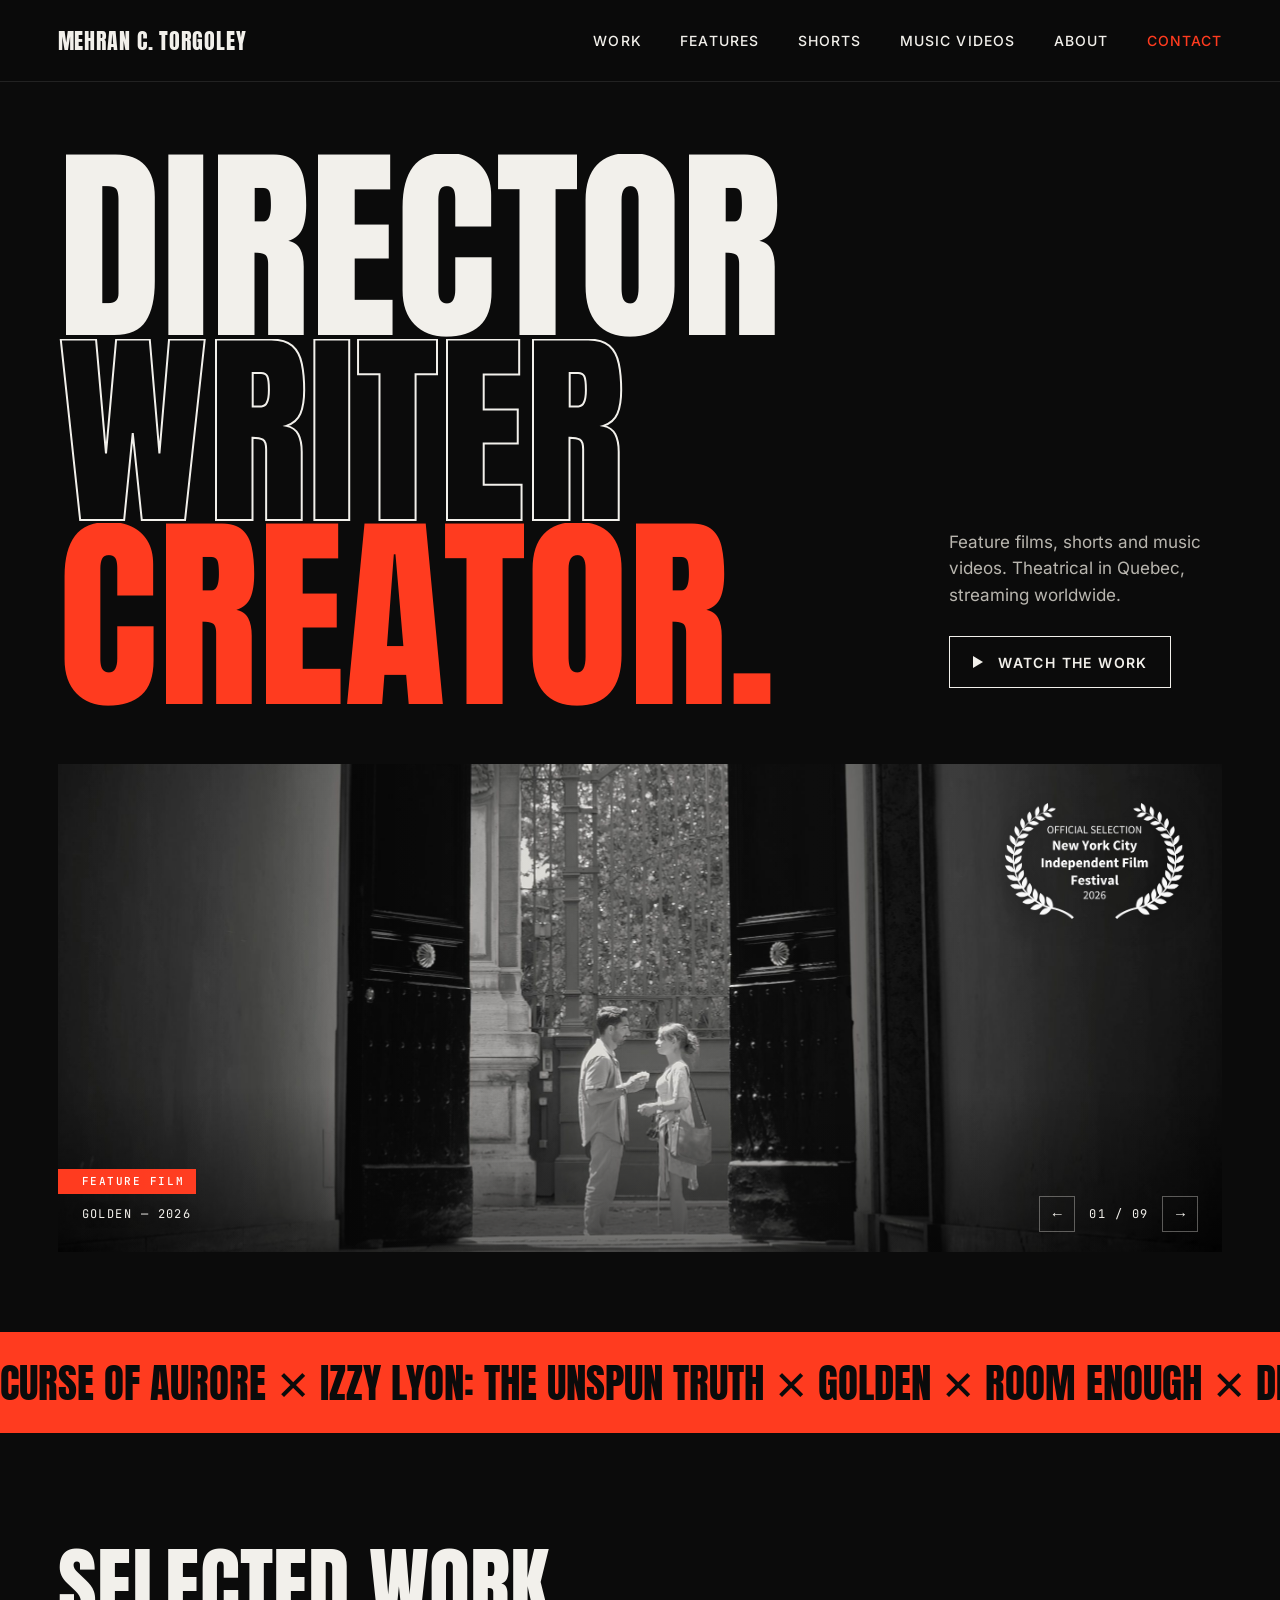
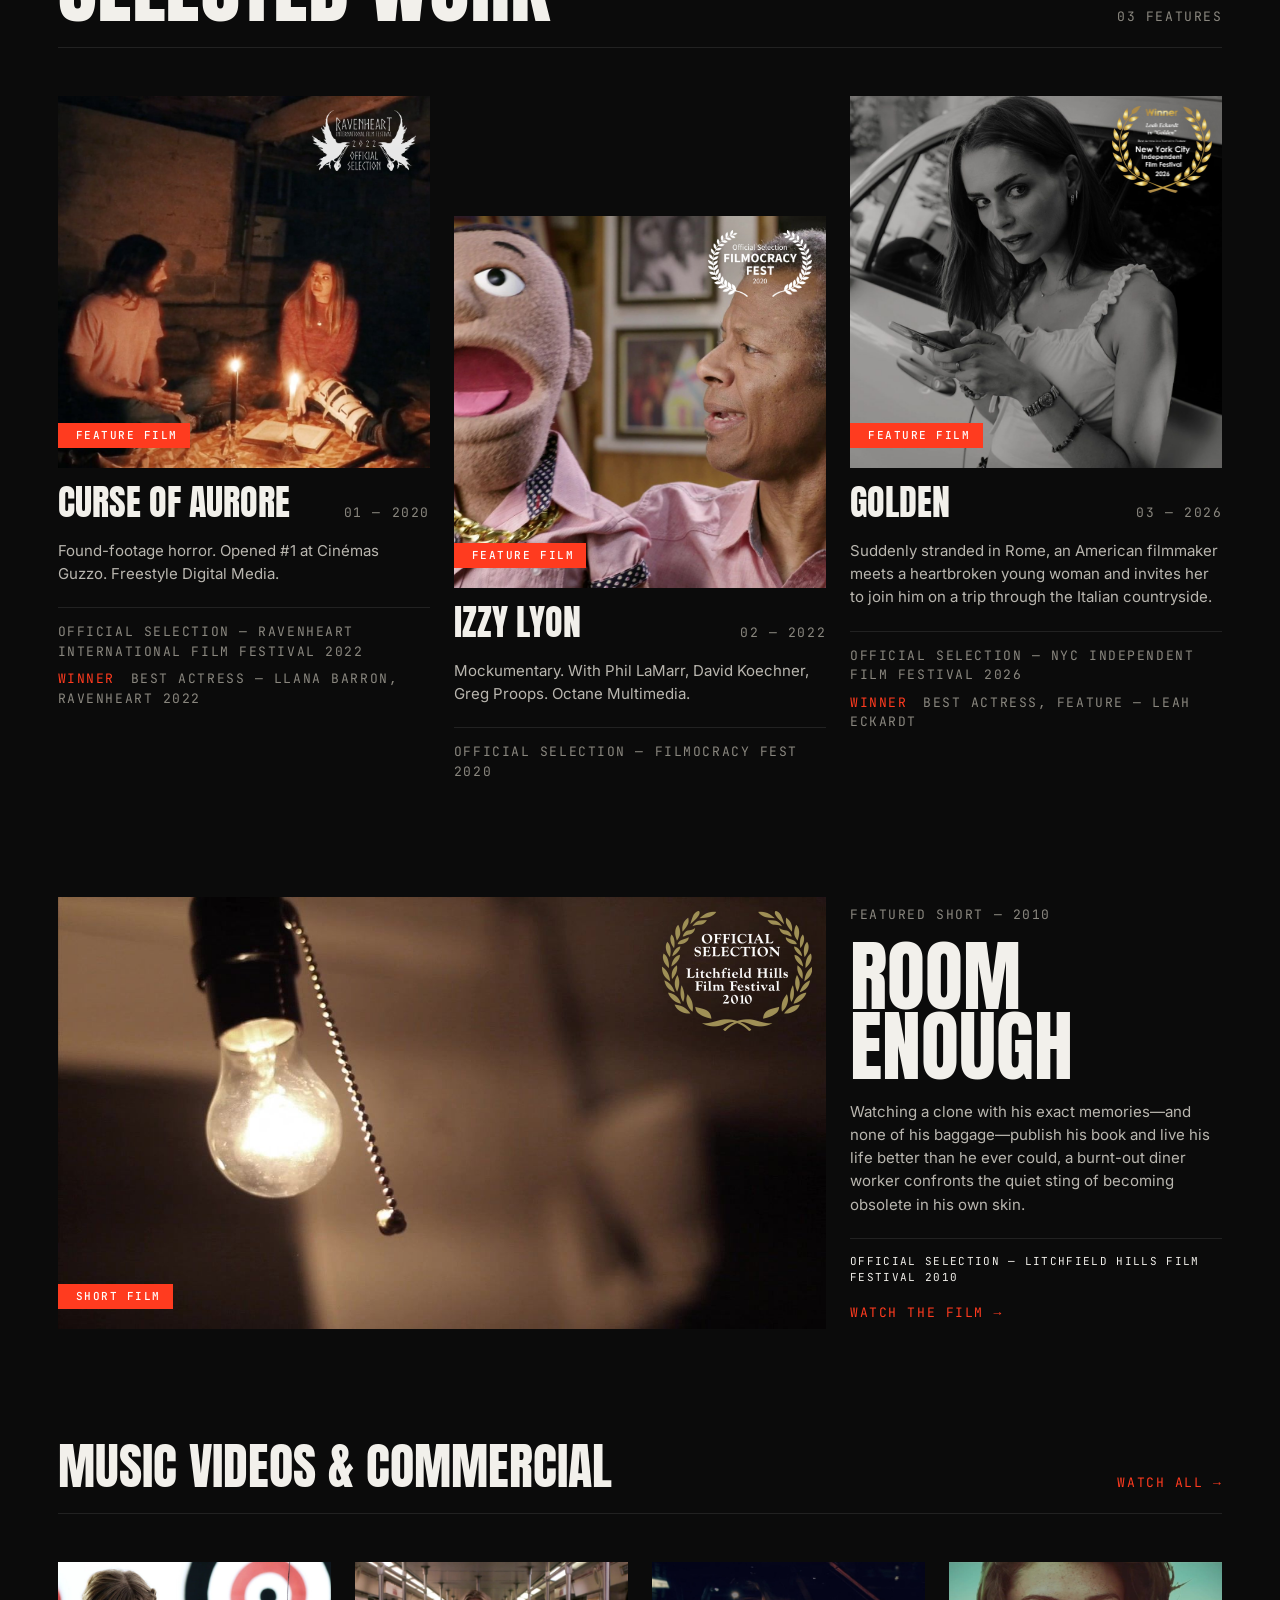
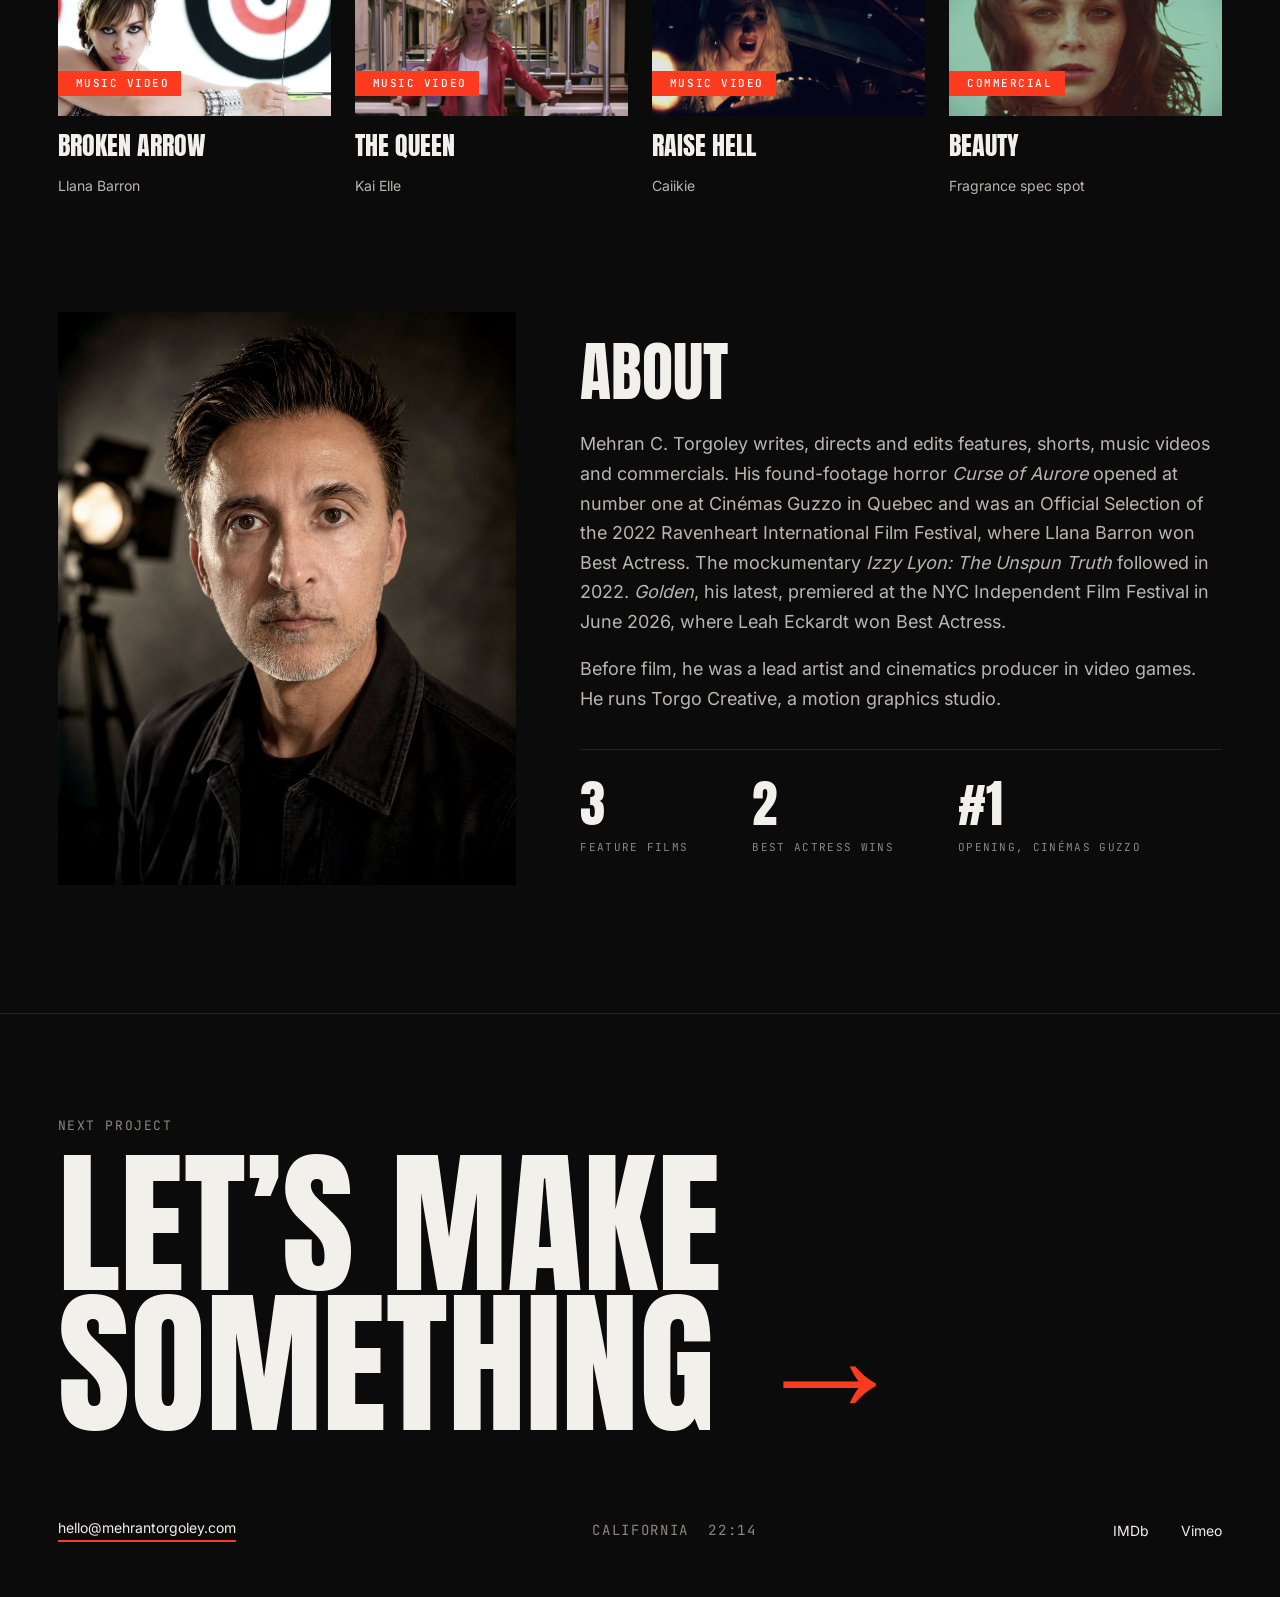
==== index.html @ 2eb5c349 "About: option A layout (photo + text split) with stats row Co-Authored-By: Claude Opus 5.5 <noreply@" ====
<!doctype html>
<html lang="en">
<head>
<meta charset="utf-8">
<meta name="viewport" content="width=device-width, initial-scale=1">
<title>Mehran C. Torgoley — Director, Writer, Creator</title>
<meta name="description" content="Mehran C. Torgoley is a director, writer and editor of feature films, shorts, music videos and commercials. Curse of Aurore, Izzy Lyon: The Unspun Truth, Golden.">
<link rel="canonical" href="https://mehrantorgoley.com/">
<meta property="og:type" content="website">
<meta property="og:title" content="Mehran C. Torgoley — Director, Writer, Creator">
<meta property="og:description" content="Feature films, shorts, music videos and commercials.">
<meta property="og:url" content="https://mehrantorgoley.com/">
<meta property="og:image" content="https://mehrantorgoley.com/assets/img/golden-doorway-og.jpg">
<meta name="twitter:card" content="summary_large_image">
<meta name="theme-color" content="#0B0B0B">
<link rel="icon" href="/favicon.svg" type="image/svg+xml">
<link rel="preload" href="/assets/fonts/anton-latin-400-normal.woff2" as="font" type="font/woff2" crossorigin>
<link rel="stylesheet" href="/assets/css/site.css">
<script type="application/ld+json">{"@context":"https://schema.org","@type":"Person","name":"Mehran C. Torgoley","jobTitle":"Film director, writer, editor","url":"https://mehrantorgoley.com/","sameAs":["https://www.imdb.com/name/nm1977604/","https://vimeo.com/numbir9"]}</script>
</head>
<body>
<a class="skip" href="#main">Skip to content</a>

<header class="site-header">
  <a class="brand" href="/">MEHRAN C. TORGOLEY</a>
  <button class="menu-btn" aria-label="Menu" aria-expanded="false" aria-controls="nav"><span></span><span></span></button>
  <nav class="nav" id="nav">
    <a href="#work">Work</a><a href="/features/">Features</a><a href="/shorts/">Shorts</a><a href="/music-videos/">Music videos</a><a href="#about">About</a><a href="/contact/" class="hot">Contact</a>
  </nav>
</header>

<main id="main">
  <section class="hero">
    <h1 class="display">
      <span class="mask"><span>Director</span></span>
      <span class="mask"><span class="outline">Writer</span></span>
      <span class="mask"><span style="color:var(--accent)">Creator.</span></span>
    </h1>
    <div class="hero-side fade">
      <p>Feature films, shorts and music videos. Theatrical in Quebec, streaming worldwide.</p>
      <a class="btn" href="/shorts/">
        <svg width="12" height="14" viewBox="0 0 12 14" aria-hidden="true"><path d="M1 1l10 6-10 6z" fill="currentColor"/></svg>
        Watch the work
      </a>
    </div>
  </section>

  <div class="reel carousel" aria-roledescription="carousel" aria-label="Selected projects">
    <a class="slide on" href="/work/golden/" data-cap="Golden — 2026" aria-label="Golden — view project"><img src="/assets/img/golden-doorway.jpg" alt="Golden — a couple talks in sunlight, framed by tall open doors" fetchpriority="high" style="object-position:50% 80%"><img class="laurel" src="/assets/img/laurel-nyciff-2026.png" alt="Official Selection, New York City Independent Film Festival 2026" width="800" height="518"><span class="ptag">Feature Film</span></a>
    <a class="slide" href="/work/curse-of-aurore/" data-cap="Curse of Aurore — 2020" aria-label="Curse of Aurore — view project" tabindex="-1"><img src="/assets/img/curse-of-aurore.jpg" alt="Curse of Aurore — two filmmakers hold a candlelit séance in a stone cellar" loading="lazy" style="object-position:50% 60%"><img class="laurel laurel-rh" src="/assets/img/laurel-ravenheart-2022.png" alt="Official Selection, Ravenheart International Film Festival 2022" width="600" height="351"><span class="ptag">Feature Film</span></a>
    <a class="slide" href="/work/izzy-lyon/" data-cap="Izzy Lyon — 2022" aria-label="Izzy Lyon: The Unspun Truth — view project" tabindex="-1"><img src="/assets/img/izzy-lyon.jpg" alt="Izzy Lyon — Phil LaMarr and his puppet in matching pink shirts" loading="lazy" style="object-position:50% 40%"><img class="laurel" src="/assets/img/laurel-filmocracy-2020.png" alt="Official Selection, Filmocracy Fest 2020" width="600" height="389"><span class="ptag">Feature Film</span></a>
    <a class="slide" href="/work/room-enough/" data-cap="Room Enough — 2010" aria-label="Room Enough — view project" tabindex="-1"><img src="/assets/img/room-enough.jpg" alt="Room Enough — a bare bulb on a pull chain in a dark room" loading="lazy" style="object-position:30% 50%"><img class="laurel" src="/assets/img/laurel-litchfield-2010.png" alt="Official Selection, Litchfield Hills Film Festival 2010" width="600" height="480"><span class="ptag">Short Film</span></a>
    <a class="slide" href="/work/dirty-laundry/" data-cap="Dirty Laundry — 2013" aria-label="Dirty Laundry — view project" tabindex="-1"><img src="/assets/img/dirty-laundry.jpg" alt="Dirty Laundry — a woman smokes beside a dryer’s round window" loading="lazy" style="object-position:50% 50%"><span class="ptag">Short Film</span></a>
    <a class="slide" href="/work/broken-arrow/" data-cap="Broken Arrow — Llana Barron" aria-label="Broken Arrow — view project" tabindex="-1"><img src="/assets/img/broken-arrow.jpg" alt="Broken Arrow — singer drawing a bow in front of a target" loading="lazy" style="object-position:50% 40%"><span class="ptag">Music Video</span></a>
    <a class="slide" href="/work/the-queen/" data-cap="The Queen — Kai Elle" aria-label="The Queen — view project" tabindex="-1"><img src="/assets/img/the-queen.jpg" alt="The Queen — singer in a red jacket in an empty subway car" loading="lazy" style="object-position:50% 50%"><span class="ptag">Music Video</span></a>
    <a class="slide" href="/work/raise-hell/" data-cap="Raise Hell — Caiikie" aria-label="Raise Hell — view project" tabindex="-1"><img src="/assets/img/raise-hell.jpg" alt="Raise Hell — singer screaming behind the wheel at night" loading="lazy" style="object-position:50% 50%"><span class="ptag">Music Video</span></a>
    <a class="slide" href="/work/already-gone/" data-cap="Already Gone — MCKNY ft. Bizzy Bone" aria-label="Already Gone — view project" tabindex="-1"><img src="/assets/img/already-gone.jpg" alt="Already Gone — a woman outside a white building with a blue door" loading="lazy" style="object-position:50% 50%"><span class="ptag">Music Video</span></a>
    <div class="scan"></div>
    <div class="cap mono"><span class="cap-t">Golden — 2026</span><span class="cnav"><button class="cprev" type="button" aria-label="Previous project">←</button><span class="ccount">01 / 09</span><button class="cnext" type="button" aria-label="Next project">→</button></span></div>
  </div>

  <div class="marquee" aria-hidden="true">
    <div class="track">
      <span>Curse of Aurore ✕ Izzy Lyon: The Unspun Truth ✕ Golden ✕ Room Enough ✕ Dirty Laundry ✕ Committed ✕ Run ✕</span>
      <span>Curse of Aurore ✕ Izzy Lyon: The Unspun Truth ✕ Golden ✕ Room Enough ✕ Dirty Laundry ✕ Committed ✕ Run ✕</span>
    </div>
  </div>

  <section class="sec" id="work">
    <div class="sec-head">
      <h2 class="display">Selected work</h2>
      <span class="mono">03 features</span>
    </div>
    <div class="features">
      <a class="card reveal" href="/work/curse-of-aurore/">
        <div class="frame"><img src="/assets/img/curse-of-aurore.jpg" alt="Curse of Aurore — two filmmakers hold a candlelit séance in a stone cellar" loading="lazy" style="object-position:18% 50%"><img class="laurel" src="/assets/img/laurel-ravenheart-2022.png" alt="" width="600" height="351"><span class="ptag">Feature Film</span></div>
        <div class="row"><h3 class="ttl display" style="margin:0">Curse of Aurore</h3><span class="mono">01 — 2020</span></div>
        <p>Found-footage horror. Opened #1 at Cinémas Guzzo. Freestyle Digital Media.</p>
        <ul class="laurels mono">
          <li>Official Selection — Ravenheart International Film Festival 2022</li>
          <li><span>Winner</span> Best Actress — Llana Barron, Ravenheart 2022</li>
        </ul>
      </a>
      <a class="card reveal" href="/work/izzy-lyon/">
        <div class="frame"><img src="/assets/img/izzy-lyon.jpg" alt="Izzy Lyon — Phil LaMarr and his puppet in matching pink shirts" loading="lazy"><img class="laurel" src="/assets/img/laurel-filmocracy-2020.png" alt="" width="600" height="389"><span class="ptag">Feature Film</span></div>
        <div class="row"><h3 class="ttl display" style="margin:0">Izzy Lyon</h3><span class="mono">02 — 2022</span></div>
        <p>Mockumentary. With Phil LaMarr, David Koechner, Greg Proops. Octane Multimedia.</p>
        <ul class="laurels mono">
          <li>Official Selection — Filmocracy Fest 2020</li>
        </ul>
      </a>
      <a class="card reveal" href="/work/golden/">
        <div class="frame"><img src="/assets/img/golden-leah.jpg" alt="Golden — Leah Eckardt glances up from her phone beside a white car" loading="lazy" style="object-position:94% 50%"><img class="laurel laurel-award" src="/assets/img/laurel-nyciff-2026-best-actress.png" alt="" width="401" height="348"><span class="ptag">Feature Film</span></div>
        <div class="row"><h3 class="ttl display" style="margin:0">Golden</h3><span class="mono">03 — 2026</span></div>
        <p>Suddenly stranded in Rome, an American filmmaker meets a heartbroken young woman and invites her to join him on a trip through the Italian countryside.</p>
        <ul class="laurels mono">
          <li>Official Selection — NYC Independent Film Festival 2026</li>
          <li><span>Winner</span> Best Actress, Feature — Leah Eckardt</li>
        </ul>
      </a>
    </div>
  </section>

  <section class="sec">
    <a class="card featured-short reveal" href="/shorts/">
      <div class="frame"><img src="/assets/img/room-enough.jpg" alt="Room Enough — a bare bulb on a pull chain in a dark room" loading="lazy"><img class="laurel" src="/assets/img/laurel-litchfield-2010.png" alt="" width="600" height="480"><span class="ptag">Short Film</span></div>
      <div class="txt">
        <span class="mono" style="font-size:13px;color:var(--dim)">Featured short — 2010</span>
        <span class="ttl display">Room<br>Enough</span>
        <p>Watching a clone with his exact memories—and none of his baggage—publish his book and live his life better than he ever could, a burnt-out diner worker confronts the quiet sting of becoming obsolete in his own skin.</p>
        <ul class="laurels mono"><li>Official Selection — Litchfield Hills Film Festival 2010</li></ul>
        <span class="mono" style="font-size:13px;color:var(--accent)">Watch the film →</span>
      </div>
    </a>
  </section>

  <section class="sec">
    <div class="sec-head">
      <h2 class="display sm">Music videos &amp; commercial</h2>
      <a class="mono" href="/music-videos/" style="color:var(--accent)">Watch all →</a>
    </div>
    <div class="mv-row">
      <a class="card reveal" href="/music-videos/"><div class="frame"><img src="/assets/img/broken-arrow.jpg" alt="Broken Arrow — singer drawing a bow in front of a target" loading="lazy"><span class="ptag">Music Video</span></div><span class="ttl display">Broken Arrow</span><p>Llana Barron</p></a>
      <a class="card reveal" href="/music-videos/"><div class="frame"><img src="/assets/img/the-queen.jpg" alt="The Queen — singer in a red jacket in an empty subway car" loading="lazy"><span class="ptag">Music Video</span></div><span class="ttl display">The Queen</span><p>Kai Elle</p></a>
      <a class="card reveal" href="/music-videos/"><div class="frame"><img src="/assets/img/raise-hell.jpg" alt="Raise Hell — singer screaming behind the wheel at night" loading="lazy"><span class="ptag">Music Video</span></div><span class="ttl display">Raise Hell</span><p>Caiikie</p></a>
      <a class="card reveal" href="/music-videos/#commercial"><div class="frame"><img src="/assets/img/ck-beauty.jpg" alt="Beauty — close portrait of a model in desert wind" loading="lazy"><span class="ptag">Commercial</span></div><span class="ttl display">Beauty</span><p>Fragrance spec spot</p></a>
    </div>
  </section>

  <section class="sec" id="about">
    <div class="about about-a reveal">
      <figure class="headshot"><img src="/assets/img/mehran-torgoley-headshot.jpg" alt="Mehran C. Torgoley" width="900" height="1125" loading="lazy"></figure>
      <div class="about-body">
        <h2 class="display">About</h2>
        <div class="copy">
        <p>Mehran C. Torgoley writes, directs and edits features, shorts, music videos and commercials. His found-footage horror <em>Curse of Aurore</em> opened at number one at Cinémas Guzzo in Quebec and was an Official Selection of the 2022 Ravenheart International Film Festival, where Llana Barron won Best Actress. The mockumentary <em>Izzy Lyon: The Unspun Truth</em> followed in 2022. <em>Golden</em>, his latest, premiered at the NYC Independent Film Festival in June 2026, where Leah Eckardt won Best Actress.</p>
        <p>Before film, he was a lead artist and cinematics producer in video games. He runs Torgo Creative, a motion graphics studio.</p>
        </div>
        <ul class="stats">
          <li><b>3</b><span class="mono">Feature films</span></li>
          <li><b>2</b><span class="mono">Best Actress wins</span></li>
          <li><b>#1</b><span class="mono">Opening, Cinémas Guzzo</span></li>
        </ul>
      </div>
    </div>
  </section>
</main>

<footer class="contact" id="contact">
  <p class="mono" style="margin:0 0 20px;font-size:13px;color:var(--dim)">Next project</p>
  <a class="big display" href="/contact/">Let’s make<br>something <span class="arrow">→</span></a>
  <div class="foot">
    <a class="mail" href="mailto:hello@mehrantorgoley.com">hello@mehrantorgoley.com</a>
    <span class="mono" data-clock>California</span>
    <span class="links"><a href="https://www.imdb.com/name/nm1977604/" rel="noopener">IMDb</a><a href="https://vimeo.com/numbir9" rel="noopener">Vimeo</a></span>
  </div>
</footer>

<script src="/assets/js/site.js"></script>
</body>
</html>
---- assets/css/site.css ----
/* Fonts: self-hosted (SIL Open Font License) */
@font-face{font-family:'Anton';src:url(/assets/fonts/anton-latin-400-normal.woff2) format('woff2');font-weight:400;font-display:swap}
@font-face{font-family:'Inter';src:url(/assets/fonts/inter-latin-400-normal.woff2) format('woff2');font-weight:400;font-display:swap}
@font-face{font-family:'Inter';src:url(/assets/fonts/inter-latin-500-normal.woff2) format('woff2');font-weight:500;font-display:swap}
@font-face{font-family:'Inter';src:url(/assets/fonts/inter-latin-600-normal.woff2) format('woff2');font-weight:600;font-display:swap}
@font-face{font-family:'JetBrains Mono';src:url(/assets/fonts/jetbrains-mono-latin-400-normal.woff2) format('woff2');font-weight:400;font-display:swap}
@font-face{font-family:'JetBrains Mono';src:url(/assets/fonts/jetbrains-mono-latin-500-normal.woff2) format('woff2');font-weight:500;font-display:swap}

:root{
  --bg:#0B0B0B; --ink:#F2F0EB; --mute:#B9B6AF; --dim:#8A877F; --line:#222; --panel:#161616;
  --accent:#FF3B1F;
  --display:'Anton',Impact,sans-serif;
  --body:'Inter',system-ui,-apple-system,sans-serif;
  --mono:'JetBrains Mono',ui-monospace,monospace;
  --gutter:clamp(20px,4.5vw,64px);
}
*,*::before,*::after{box-sizing:border-box}
html{scroll-behavior:smooth;scroll-padding-top:96px}
body{margin:0;background:var(--bg);color:var(--ink);font-family:var(--body);-webkit-font-smoothing:antialiased;overflow-x:hidden;overflow-x:clip}
img{display:block;max-width:100%}
a{color:var(--ink);text-decoration:none}
a:hover{color:var(--accent)}
a:focus-visible,button:focus-visible{outline:2px solid var(--accent);outline-offset:3px}
.mono{font-family:var(--mono);letter-spacing:.12em;text-transform:uppercase}
.display{font-family:var(--display);font-weight:400;text-transform:uppercase;line-height:.9}
.wrap{padding-inline:var(--gutter)}
.skip{position:absolute;left:-999px}.skip:focus{left:16px;top:16px;background:var(--ink);color:var(--bg);padding:8px 12px;z-index:9}

/* header */
.site-header{display:flex;justify-content:space-between;align-items:center;padding:24px var(--gutter);border-bottom:1px solid var(--line);position:sticky;top:0;z-index:10;background:rgba(11,11,11,.86);-webkit-backdrop-filter:blur(12px);backdrop-filter:blur(12px)}
.brand{font-family:var(--display);font-size:22px;letter-spacing:.04em}
.nav{display:flex;gap:clamp(20px,3vw,40px);font-size:14px;font-weight:500;letter-spacing:.08em;text-transform:uppercase}
.nav a[aria-current="page"],.nav .hot{color:var(--accent)}
.menu-btn{display:none;width:44px;height:44px;background:none;border:1px solid #333;color:var(--ink);cursor:pointer;flex-direction:column;align-items:center;justify-content:center;gap:6px;padding:0}
.menu-btn span{display:block;width:18px;height:2px;background:var(--ink)}
.menu-btn span+span{background:var(--accent)}
@media (max-width:820px){
  .menu-btn{display:flex}
  .nav{display:none;position:absolute;top:100%;left:0;right:0;background:var(--bg);flex-direction:column;gap:0;border-bottom:1px solid var(--line);padding:8px var(--gutter) 20px}
  .nav a{padding:14px 0;font-size:18px}
  .nav.open{display:flex}
  .brand{font-size:18px}
}

/* motion */
@keyframes rise{from{transform:translateY(110%)}to{transform:none}}
@keyframes fade{from{opacity:0;transform:translateY(20px)}to{opacity:1;transform:none}}
@keyframes marquee{from{transform:translateX(0)}to{transform:translateX(-50%)}}
@keyframes scan{from{transform:translateX(-100%)}to{transform:translateX(100%)}}
@keyframes blink{50%{opacity:0}}
.mask{display:block;overflow:hidden;line-height:.88}
.mask>span{display:block;animation:rise 1s cubic-bezier(.2,.8,.1,1) both}
.mask:nth-child(2)>span{animation-delay:.1s}.mask:nth-child(3)>span{animation-delay:.2s}
.fade{animation:fade 1.1s .5s cubic-bezier(.2,.8,.1,1) both}
.outline{color:transparent;-webkit-text-stroke:2px var(--ink)}
.blink{animation:blink 1s steps(1) infinite}
.reveal{opacity:0;transform:translateY(28px);transition:opacity .9s ease,transform .9s cubic-bezier(.2,.8,.1,1)}
.reveal.in{opacity:1;transform:none}
@media (prefers-reduced-motion:reduce){
  *,*::before,*::after{animation:none!important;transition:none!important}
  .reveal{opacity:1;transform:none}
}

/* hero */
.hero{display:grid;grid-template-columns:repeat(12,minmax(0,1fr));column-gap:24px;align-items:end;padding:clamp(40px,6vw,72px) var(--gutter) 56px}
.hero h1{grid-column:span 9;margin:0;font-size:clamp(100px,16.4vw,236px)}
.hero-side{grid-column:span 3;display:flex;flex-direction:column;gap:28px;padding-bottom:20px}
.hero-side p{margin:0;font-size:17px;line-height:1.55;color:var(--mute)}
.btn{display:inline-flex;align-items:center;justify-content:center;gap:14px;min-height:52px;padding:0 22px;border:1px solid var(--ink);font-size:14px;font-weight:600;letter-spacing:.1em;text-transform:uppercase;align-self:flex-start}
.btn:hover{background:var(--accent);border-color:var(--accent);color:var(--bg)}
@media (max-width:900px){.hero h1,.hero-side{grid-column:1/-1}.hero-side{margin-top:28px;padding:0}.btn{align-self:stretch}}

.reel{position:relative;margin:0 var(--gutter);aspect-ratio:2.39/1;overflow:hidden;background:var(--panel)}
@media (max-width:700px){.reel{aspect-ratio:auto;height:260px;margin:0}}
.reel img{position:absolute;inset:0;width:100%;height:100%;object-fit:cover}
.reel .scan{position:absolute;inset:0;background:linear-gradient(90deg,transparent,rgba(255,255,255,.05),transparent);animation:scan 4s linear infinite}
.reel .cap{position:absolute;left:24px;right:24px;bottom:20px;display:flex;justify-content:space-between;gap:16px;font-size:12px}
@media (max-width:700px){.reel .cap{flex-direction:column;gap:4px;font-size:10px;left:16px;bottom:14px}}

.marquee{margin-top:80px;background:var(--accent);color:var(--bg);overflow:hidden;padding:20px 0}
.marquee .track{display:flex;width:max-content;animation:marquee 28s linear infinite;font-family:var(--display);font-size:clamp(28px,3.2vw,44px);text-transform:uppercase;white-space:nowrap}
.marquee span{padding-right:48px}

/* sections */
.sec{padding:clamp(72px,9vw,120px) var(--gutter) 0}
.sec-head{display:flex;justify-content:space-between;align-items:baseline;gap:16px;border-bottom:1px solid var(--line);padding-bottom:22px;margin-bottom:48px}
.sec-head h2{margin:0;font-size:clamp(48px,6.6vw,96px)}
.sec-head h2.sm{font-size:clamp(34px,3.9vw,56px)}
.sec-head .mono{font-size:13px;color:var(--dim)}

.card{display:flex;flex-direction:column;gap:18px}
.card .frame{overflow:hidden;background:var(--panel)}
.card .frame img{width:100%;height:100%;object-fit:cover;transition:transform .9s cubic-bezier(.2,.8,.1,1)}
.card:hover .frame img{transform:scale(1.04)}
.card .ttl{transition:color .3s}
.card:hover .ttl{color:var(--accent)}
.card .row{display:flex;justify-content:space-between;align-items:baseline;gap:12px}
.card p{margin:0;font-size:15px;line-height:1.55;color:var(--mute)}
.card:hover{color:var(--ink)}

.laurels{list-style:none;margin:4px 0 0;padding:14px 0 0;border-top:1px solid var(--line);display:flex;flex-direction:column;gap:8px;font-size:11px;line-height:1.5;color:var(--ink)}
.laurels span{color:var(--accent);margin-right:6px}
.features{display:grid;grid-template-columns:repeat(3,minmax(0,1fr));gap:72px 24px}
.features .frame{aspect-ratio:1/1}
.features .card:nth-child(2){margin-top:120px}
.features .ttl{font-size:clamp(32px,2.8vw,40px)}
.features .mono{font-size:13px;color:var(--dim)}
@media (max-width:900px){.features{grid-template-columns:1fr;gap:56px}.features .card:nth-child(2){margin-top:0}.features .frame{aspect-ratio:16/10}}

.featured-short{display:grid;grid-template-columns:repeat(12,minmax(0,1fr));column-gap:24px;align-items:end}
.featured-short .frame{grid-column:span 8;aspect-ratio:16/9}
.featured-short .frame img{object-position:30% 50%}
.featured-short .txt{grid-column:span 4;display:flex;flex-direction:column;gap:18px;padding-bottom:8px}
.featured-short .ttl{font-size:clamp(56px,6.1vw,88px)}
@media (max-width:900px){.featured-short .frame,.featured-short .txt{grid-column:1/-1}.featured-short .txt{padding-top:20px}}

.mv-row{display:grid;grid-template-columns:repeat(4,minmax(0,1fr));gap:24px}
.mv-row .frame{aspect-ratio:16/9}
.mv-row .ttl{font-size:26px}
.mv-row p{font-size:14px}
@media (max-width:900px){.mv-row{grid-template-columns:repeat(2,minmax(0,1fr));gap:28px 12px}.mv-row .ttl{font-size:20px}}

.about{display:grid;grid-template-columns:repeat(12,minmax(0,1fr));column-gap:24px}
.about h2{grid-column:span 5;margin:0;font-size:clamp(48px,6.6vw,96px)}
.about .copy{grid-column:7/span 6;font-size:clamp(18px,1.6vw,22px);line-height:1.6;color:var(--mute)}
.about .copy p{margin:0 0 1em}
@media (max-width:900px){.about h2,.about .copy{grid-column:1/-1}.about .copy{margin-top:24px}}

/* contact / footer */
.contact{margin-top:clamp(96px,10vw,140px);padding:clamp(64px,8vw,120px) var(--gutter) 48px;border-top:1px solid var(--line)}
.contact .big{display:block;font-size:clamp(64px,12.2vw,176px)}
.contact .big .arrow{color:var(--accent)}
.foot{display:flex;flex-wrap:wrap;justify-content:space-between;align-items:center;gap:20px;margin-top:clamp(48px,6vw,96px);font-size:14px;color:var(--dim)}
.foot .links{display:flex;gap:32px}
.foot .links a{padding:10px 0}
.mail{color:var(--ink);border-bottom:2px solid var(--accent);padding-bottom:4px}

/* subsection pages */
.page-head{display:flex;justify-content:space-between;align-items:flex-end;gap:24px;padding:clamp(40px,6vw,72px) var(--gutter) 64px}
.page-head h1{margin:0;font-size:clamp(72px,11.7vw,168px)}
.page-head .mono{font-size:13px;color:var(--dim);padding-bottom:20px;white-space:nowrap}
@media (max-width:700px){.page-head{flex-direction:column;align-items:flex-start}.page-head .mono{padding:0}}

.player{position:relative;aspect-ratio:16/9;background:#000;overflow:hidden;width:100%;color:var(--ink)}
.player>button{all:unset;position:absolute;inset:0;cursor:pointer;display:block}
.player>button:focus-visible{outline:2px solid var(--accent);outline-offset:-4px}
.player img{position:absolute;inset:0;width:100%;height:100%;object-fit:cover;opacity:.62;transition:opacity .4s,transform .9s cubic-bezier(.2,.8,.1,1)}
.player:hover img{opacity:.85;transform:scale(1.02)}
.player .play{position:absolute;left:50%;top:50%;transform:translate(-50%,-50%);width:clamp(60px,7vw,112px);height:clamp(60px,7vw,112px);border-radius:50%;border:2px solid var(--ink);background:rgba(11,11,11,.35);display:flex;align-items:center;justify-content:center;transition:background .25s,border-color .25s,color .25s}
.player .play svg{width:28%;height:auto}
.player:hover .play{background:var(--accent);border-color:var(--accent);color:var(--bg)}
.player .src{position:absolute;left:18px;bottom:14px;font-size:11px}
.player iframe{position:absolute;inset:0;width:100%;height:100%;border:0}
.player.live{cursor:default}

.lead-meta{display:grid;grid-template-columns:repeat(12,minmax(0,1fr));column-gap:32px;padding-top:28px;align-items:start}
.lead-meta .ttl{grid-column:span 6;font-size:clamp(48px,6.6vw,96px)}
.lead-meta .txt{grid-column:span 6;display:flex;flex-direction:column;gap:14px;padding-top:8px}
.lead-meta .txt p{margin:0;font-size:17px;line-height:1.55;color:var(--mute)}
.lead-meta .mono{font-size:13px;color:var(--dim)}
.lead-meta.inline{display:flex;justify-content:space-between;align-items:baseline;gap:16px}
@media (max-width:900px){.lead-meta .ttl,.lead-meta .txt{grid-column:1/-1}.lead-meta.inline{flex-direction:column}}

.vgrid{display:grid;grid-template-columns:repeat(2,minmax(0,1fr));gap:72px 32px}
.vgrid.three{grid-template-columns:repeat(3,minmax(0,1fr));gap:48px 32px}
.vitem{display:flex;flex-direction:column;gap:16px}
.vitem .row{display:flex;justify-content:space-between;align-items:baseline;gap:16px}
.vitem .ttl{font-size:clamp(28px,2.8vw,40px)}
.vgrid.three .ttl{font-size:clamp(26px,2.4vw,36px)}
.vitem .mono{font-size:12px;color:var(--dim);text-align:right}
.vitem p{margin:0;font-size:15px;line-height:1.55;color:var(--mute)}
@media (max-width:1000px){.vgrid.three{grid-template-columns:repeat(2,minmax(0,1fr))}}
@media (max-width:700px){.vgrid,.vgrid.three{grid-template-columns:1fr;gap:48px}.vitem .row{flex-direction:column;gap:6px}.vitem .mono{text-align:left}}

/* email copied toast */
.toast{position:fixed;left:50%;bottom:28px;transform:translate(-50%,20px);background:var(--ink);color:var(--bg);padding:14px 20px;font-size:12px;opacity:0;pointer-events:none;transition:opacity .25s,transform .25s;z-index:20;max-width:calc(100vw - 32px)}
.toast.on{opacity:1;transform:translate(-50%,0)}

/* festival laurels on stills */
.reel img.laurel,.card .frame img.laurel{position:absolute;inset:auto;left:auto;bottom:auto;height:auto;object-fit:contain;transform:none;transition:none;pointer-events:none;filter:drop-shadow(0 0 14px rgba(0,0,0,.55))}
.reel img.laurel{top:clamp(16px,3vw,40px);right:clamp(16px,3vw,40px);width:clamp(110px,14vw,220px)}
.card .frame{position:relative}
.card .frame img.laurel{top:14px;right:14px;width:clamp(96px,28%,150px)}
.card:hover .frame img.laurel{transform:none}
@media (max-width:700px){.reel img.laurel{width:96px;top:14px;right:14px}}
.card .frame img.laurel-award{top:10px;right:10px;width:clamp(100px,27%,150px)}
@media (max-width:900px){.card .frame img.laurel-award{right:auto;left:10px;width:26%;filter:drop-shadow(0 0 10px rgba(0,0,0,.85)) drop-shadow(0 0 22px rgba(0,0,0,.6))}}

/* contact page */
.contact-page{display:grid;grid-template-columns:minmax(0,8fr) minmax(0,4fr);gap:clamp(40px,6vw,96px);align-items:start}
.cform{display:grid;grid-template-columns:1fr 1fr;gap:28px 24px}
.cform .wide,.cform .field.wide{grid-column:1/-1}
.field{display:flex;flex-direction:column;gap:10px}
.field label{font-size:12px;color:var(--dim);letter-spacing:.12em;text-transform:uppercase}
.field input,.field select,.field textarea{font:inherit;font-size:17px;color:var(--ink);background:transparent;border:0;border-bottom:1px solid #3a3a3a;border-radius:0;padding:10px 0;outline:none;transition:border-color .2s}
.field textarea{resize:vertical;min-height:160px;border:1px solid #3a3a3a;padding:14px}
.field select{appearance:none;-webkit-appearance:none;background:url("data:image/svg+xml,%3Csvg xmlns='http://www.w3.org/2000/svg' width='12' height='8'%3E%3Cpath d='M1 1l5 5 5-5' fill='none' stroke='%23B9B6AF' stroke-width='1.5'/%3E%3C/svg%3E") no-repeat right 4px center;padding-right:24px;cursor:pointer}
.field select option{background:#111;color:var(--ink)}
.field input:focus,.field select:focus,.field textarea:focus{border-color:var(--accent)}
.field.err input,.field.err textarea{border-color:var(--accent)}
.hp{position:absolute;left:-9999px;width:1px;height:1px;opacity:0}
.form-foot{display:flex;align-items:center;gap:24px;flex-wrap:wrap}
.btn-solid{background:var(--accent);border-color:var(--accent);color:var(--bg);cursor:pointer;font-family:inherit}
.btn-solid:hover{background:var(--ink);border-color:var(--ink)}
.btn-solid[disabled]{opacity:.5;cursor:wait}
.btn .arrow{font-size:18px}
.form-status{margin:0;font-size:12px;color:var(--mute)}
.sent .display{font-size:clamp(64px,9vw,128px);margin:0 0 12px}
.sent p{margin:0;color:var(--mute);font-size:17px}
.direct{display:flex;flex-direction:column;gap:18px;padding-top:28px;border-top:1px solid var(--line)}
.direct .mono{margin:0;font-size:12px;color:var(--dim);letter-spacing:.12em;text-transform:uppercase}
.direct .btn{align-self:stretch;cursor:pointer}
.direct .alt{margin:0;font-size:15px}
.contact-slim{margin-top:clamp(80px,8vw,120px);padding-top:40px}
.contact-slim .foot{margin-top:0}
@media (max-width:900px){.contact-page{grid-template-columns:1fr}.cform{grid-template-columns:1fr}.form-foot .btn{align-self:stretch;flex:1}}
.picker{position:relative}
.picker-btn{width:100%;background:transparent;color:var(--ink);font-family:inherit}
.picker-btn .arrow{transition:transform .2s}
.picker.open .picker-btn{background:var(--ink);color:var(--bg)}
.picker.open .picker-btn .arrow{transform:rotate(180deg)}
.picker-menu{list-style:none;margin:0;padding:0;border:1px solid var(--ink);border-top:0}
.picker-menu li+li{border-top:1px solid var(--line)}
.picker-menu a,.picker-menu button{display:flex;justify-content:space-between;align-items:center;width:100%;padding:14px 18px;font:inherit;font-size:15px;color:var(--ink);background:none;border:0;cursor:pointer;text-align:left}
.picker-menu a:hover,.picker-menu button:hover{background:#1a1a1a;color:var(--accent)}
.picker-menu span{color:var(--dim)}

/* homepage carousel */
.carousel .slide{position:absolute;inset:0;opacity:0;transition:opacity 1.1s ease;z-index:0}
.carousel .slide.on{opacity:1;z-index:1}
.carousel .slide img:not(.laurel){transition:transform 6s ease-out}
.carousel .slide.on img:not(.laurel){transform:scale(1.03)}
.carousel .slide:hover img:not(.laurel){transform:scale(1.05);transition-duration:1.2s}
.carousel .scan{z-index:2;pointer-events:none}
.carousel .cap{z-index:3;align-items:center;pointer-events:none}
.carousel .cnav{display:flex;align-items:center;gap:14px;pointer-events:auto}
.carousel .cnav button{background:none;border:1px solid rgba(242,240,235,.35);color:var(--ink);width:36px;height:36px;font-size:15px;cursor:pointer;transition:background .2s,border-color .2s}
.carousel .cnav button:hover{background:var(--accent);border-color:var(--accent);color:var(--bg)}
.carousel .ccount{min-width:5.5ch;text-align:center}
.carousel .cap-t{text-shadow:0 1px 8px rgba(0,0,0,.6)}
@media (max-width:700px){.carousel .cap{flex-direction:row;align-items:flex-end;justify-content:space-between}.carousel .cnav{gap:8px}.carousel .cnav button{width:30px;height:30px}}
@media (prefers-reduced-motion:reduce){.carousel .slide,.carousel .slide img{transition:none!important;transform:none!important}}

/* project pages */
.project-head h1{font-size:clamp(64px,10vw,150px)}
.project-player{aspect-ratio:16/9}
.player img{object-fit:cover}
.vlabel{margin:12px 0 0;font-size:12px;color:var(--dim);letter-spacing:.12em;text-transform:uppercase}
.project-still,.project-gallery{position:relative;margin:0;aspect-ratio:2.39/1;overflow:hidden;background:var(--panel)}
.project-still img:not(.laurel),.project-gallery img:not(.laurel){width:100%;height:100%;object-fit:cover}
.project-gallery{aspect-ratio:2/1;margin-top:24px}
.project-still img.laurel,.project-gallery img.laurel{position:absolute;height:auto;pointer-events:none;top:clamp(14px,3vw,36px);right:clamp(14px,3vw,36px);width:clamp(100px,14vw,210px);filter:drop-shadow(0 0 14px rgba(0,0,0,.55))}
.project-gallery img.laurel-award{width:clamp(96px,13vw,190px)}
.project-body{display:grid;grid-template-columns:minmax(0,7fr) minmax(0,4fr);gap:clamp(40px,6vw,96px);margin-top:clamp(40px,5vw,72px);align-items:start}
.project-info .logline{margin:0 0 28px;font-size:clamp(20px,1.8vw,26px);line-height:1.45;color:var(--ink)}
.project-info .credit{margin:0;font-size:13px;line-height:1.8;color:var(--mute)}
.project-info .laurels{margin-top:28px}
.project-info .status{margin-top:24px;font-size:13px;color:var(--accent)}
.watch h2{margin:0 0 16px;font-size:12px;font-weight:500;color:var(--dim);letter-spacing:.12em;text-transform:uppercase}
.watch ul{list-style:none;margin:0;padding:0;border-top:1px solid var(--line)}
.watch li{border-bottom:1px solid var(--line)}
.watch a{display:grid;grid-template-columns:28px 1fr auto;grid-template-rows:auto auto;column-gap:14px;align-items:center;padding:14px 4px;color:var(--ink);transition:background .2s,color .2s}
.watch a:hover{background:#151515;color:var(--accent)}
.watch .wicon{grid-row:1/3;width:24px;height:24px}
.watch .wname{font-size:16px;font-weight:500}
.watch .wnote{grid-column:2;font-size:11px;color:var(--dim);letter-spacing:.06em}
.watch .warr{grid-column:3;grid-row:1/3;color:var(--dim)}
.watch .empty{font-size:13px;color:var(--mute)}
.next-project{margin-top:clamp(64px,8vw,120px)}
.next-project a{display:flex;flex-direction:column;gap:10px;padding-top:28px;border-top:1px solid var(--line)}
.next-project .mono{font-size:12px;color:var(--dim);letter-spacing:.12em;text-transform:uppercase}
.next-project .display{font-size:clamp(44px,6vw,88px)}
.next-project .arrow{color:var(--accent)}
.next-project a:hover .display{color:var(--accent)}
@media (max-width:900px){.project-body{grid-template-columns:1fr}}
@media (max-width:700px){.project-still{aspect-ratio:16/10}}
.carousel::after{content:"";position:absolute;left:0;right:0;bottom:0;height:34%;background:linear-gradient(to top,rgba(0,0,0,.55),transparent);z-index:2;pointer-events:none}
.carousel .ccount{white-space:nowrap}
.carousel .cap-t{flex:1;min-width:0}
@media (max-width:700px){.carousel .cap{gap:12px}.carousel .cap-t{font-size:10px;line-height:1.5}.carousel .ccount{font-size:10px;min-width:auto}}
.player img.laurel{inset:auto;top:clamp(14px,3vw,36px);right:clamp(14px,3vw,36px);width:clamp(100px,14vw,210px);height:auto;object-fit:contain;opacity:1;transform:none;pointer-events:none;filter:drop-shadow(0 0 14px rgba(0,0,0,.55))}
.player:hover img.laurel{opacity:1;transform:none}

/* about headshot */
.about .about-side{grid-column:span 5}
.about .about-side h2{margin:0}
.headshot{margin:clamp(28px,3vw,40px) 0 0;max-width:420px;aspect-ratio:4/5;overflow:hidden;background:var(--panel)}
.headshot img{width:100%;height:100%;object-fit:cover;object-position:50% 30%}
@media (max-width:900px){.about .about-side{grid-column:1/-1}.headshot{max-width:360px}}
.vgrid .player img.laurel{width:30%;top:12px;right:12px}
.vitem .laurels{margin-top:16px;align-items:stretch;text-align:left}.vitem .laurels li{text-align:left}
.vgrid .player img.laurel{top:auto;bottom:12px;right:12px}

/* features page */
.features-list{display:flex;flex-direction:column;gap:clamp(72px,9vw,140px)}
.feature-row{display:grid;grid-template-columns:minmax(0,7fr) minmax(0,5fr);gap:clamp(28px,4vw,64px);align-items:start}
.feature-row:nth-child(even){grid-template-columns:minmax(0,5fr) minmax(0,7fr)}
.feature-row:nth-child(even) .fstill{order:2}
.fstill{position:relative;display:block;aspect-ratio:16/10;overflow:hidden;background:var(--panel)}
.fstill img:not(.laurel){width:100%;height:100%;object-fit:cover;transition:transform .9s cubic-bezier(.2,.8,.1,1)}
.fstill:hover img:not(.laurel){transform:scale(1.04)}
.fstill img.laurel{position:absolute;top:clamp(12px,2vw,24px);right:clamp(12px,2vw,24px);width:clamp(96px,24%,190px);height:auto;pointer-events:none;filter:drop-shadow(0 0 14px rgba(0,0,0,.55))}
.ftext{display:flex;flex-direction:column;gap:18px}
.ftext .fnum{font-size:12px;color:var(--dim);letter-spacing:.12em}
.ftext h2{margin:0;font-size:clamp(48px,5.4vw,84px);line-height:.92}
.ftext h2 a:hover{color:var(--accent)}
.ftext .logline{margin:0;font-size:clamp(17px,1.4vw,20px);line-height:1.55;color:var(--ink)}
.ftext .credit{margin:0;font-size:12px;line-height:1.8;color:var(--mute)}
.ftext .laurels{margin:0}
.ftext .fwhere{margin:0;font-size:12px;color:var(--mute)}
.ftext .btn{margin-top:8px}
@media (max-width:900px){.feature-row,.feature-row:nth-child(even){grid-template-columns:1fr}.feature-row:nth-child(even) .fstill{order:0}}

/* project-type tag (red bar, lower-left) */
.ptag{position:absolute;left:0;bottom:clamp(12px,1.6vw,20px);z-index:3;background:var(--accent);color:#fff;font-family:var(--mono,'JetBrains Mono',monospace);font-size:11px;font-weight:500;letter-spacing:.14em;text-transform:uppercase;line-height:1;padding:7px 12px 7px clamp(12px,1.4vw,18px);pointer-events:none;white-space:nowrap}
.card .frame{position:relative}
.carousel .slide .ptag{bottom:58px;left:0;padding-left:24px}
.player .ptag{opacity:1}
@media (max-width:700px){.ptag{font-size:9px;padding:5px 9px 5px 10px}.carousel .slide .ptag{bottom:44px;padding-left:16px}}
.carousel::after{display:none}
.carousel .slide::after{content:"";position:absolute;left:0;right:0;bottom:0;height:34%;background:linear-gradient(to top,rgba(0,0,0,.55),transparent);z-index:2;pointer-events:none}

/* About — option A (tight split + stats) */
.about.about-a{display:grid;grid-template-columns:minmax(0,5fr) minmax(0,7fr);column-gap:clamp(40px,5vw,80px);align-items:center;max-width:1240px}
.about-a .headshot{margin:0;max-width:none;width:100%}
.about-a .about-body h2{margin:0 0 28px;font-size:clamp(48px,5vw,80px)}
.about-a .copy{grid-column:auto;font-size:clamp(17px,1.4vw,20px);line-height:1.65;color:var(--mute)}
.about-a .stats{list-style:none;margin:36px 0 0;padding:28px 0 0;border-top:1px solid var(--line);display:grid;grid-template-columns:repeat(3,auto);justify-content:start;column-gap:clamp(32px,5vw,72px);row-gap:20px}
.about-a .stats b{display:block;font-family:var(--display);font-weight:400;font-size:clamp(40px,4vw,56px);line-height:1;color:var(--ink)}
.about-a .stats span{display:block;margin-top:10px;font-size:11px;color:var(--dim)}
@media (max-width:900px){.about.about-a{grid-template-columns:1fr;row-gap:36px}.about-a .headshot{max-width:420px}}
@media (max-width:480px){.about-a .stats{grid-template-columns:repeat(3,minmax(0,1fr));column-gap:16px}.about-a .stats span{font-size:9px}}
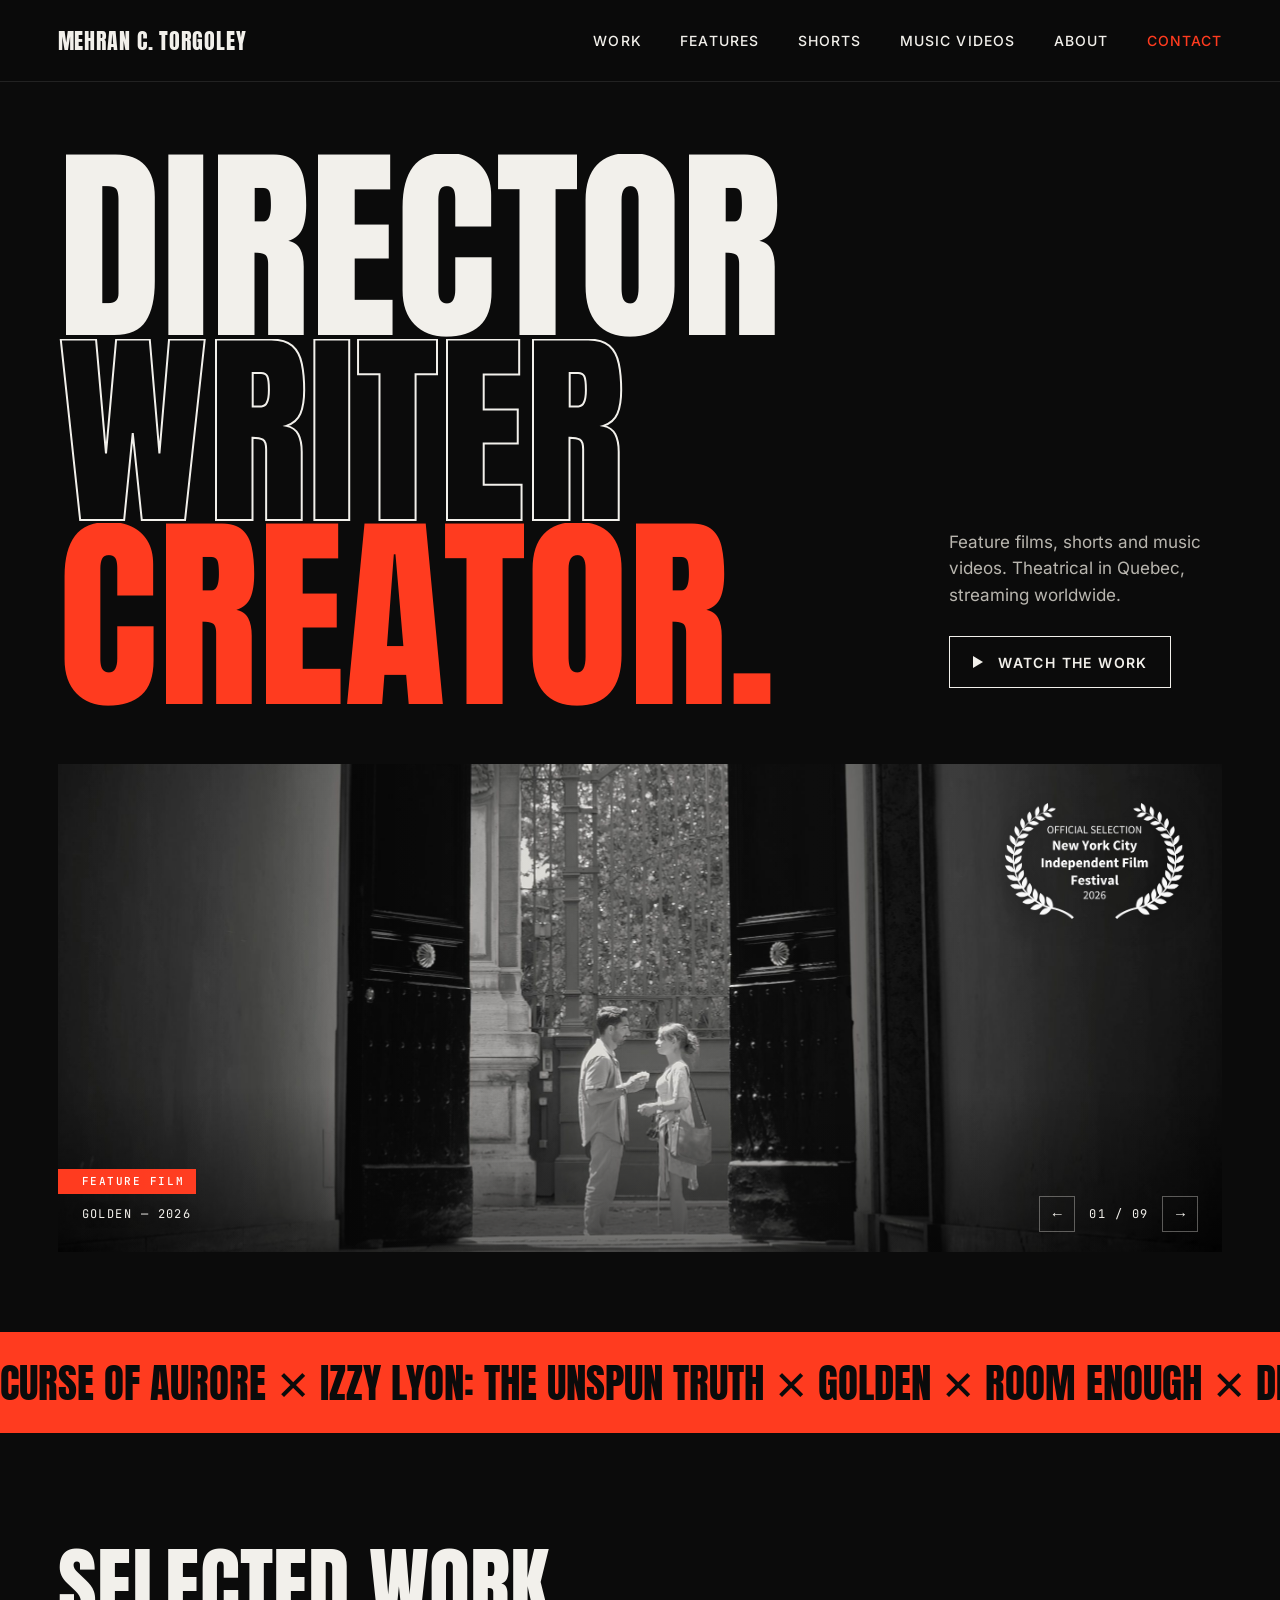
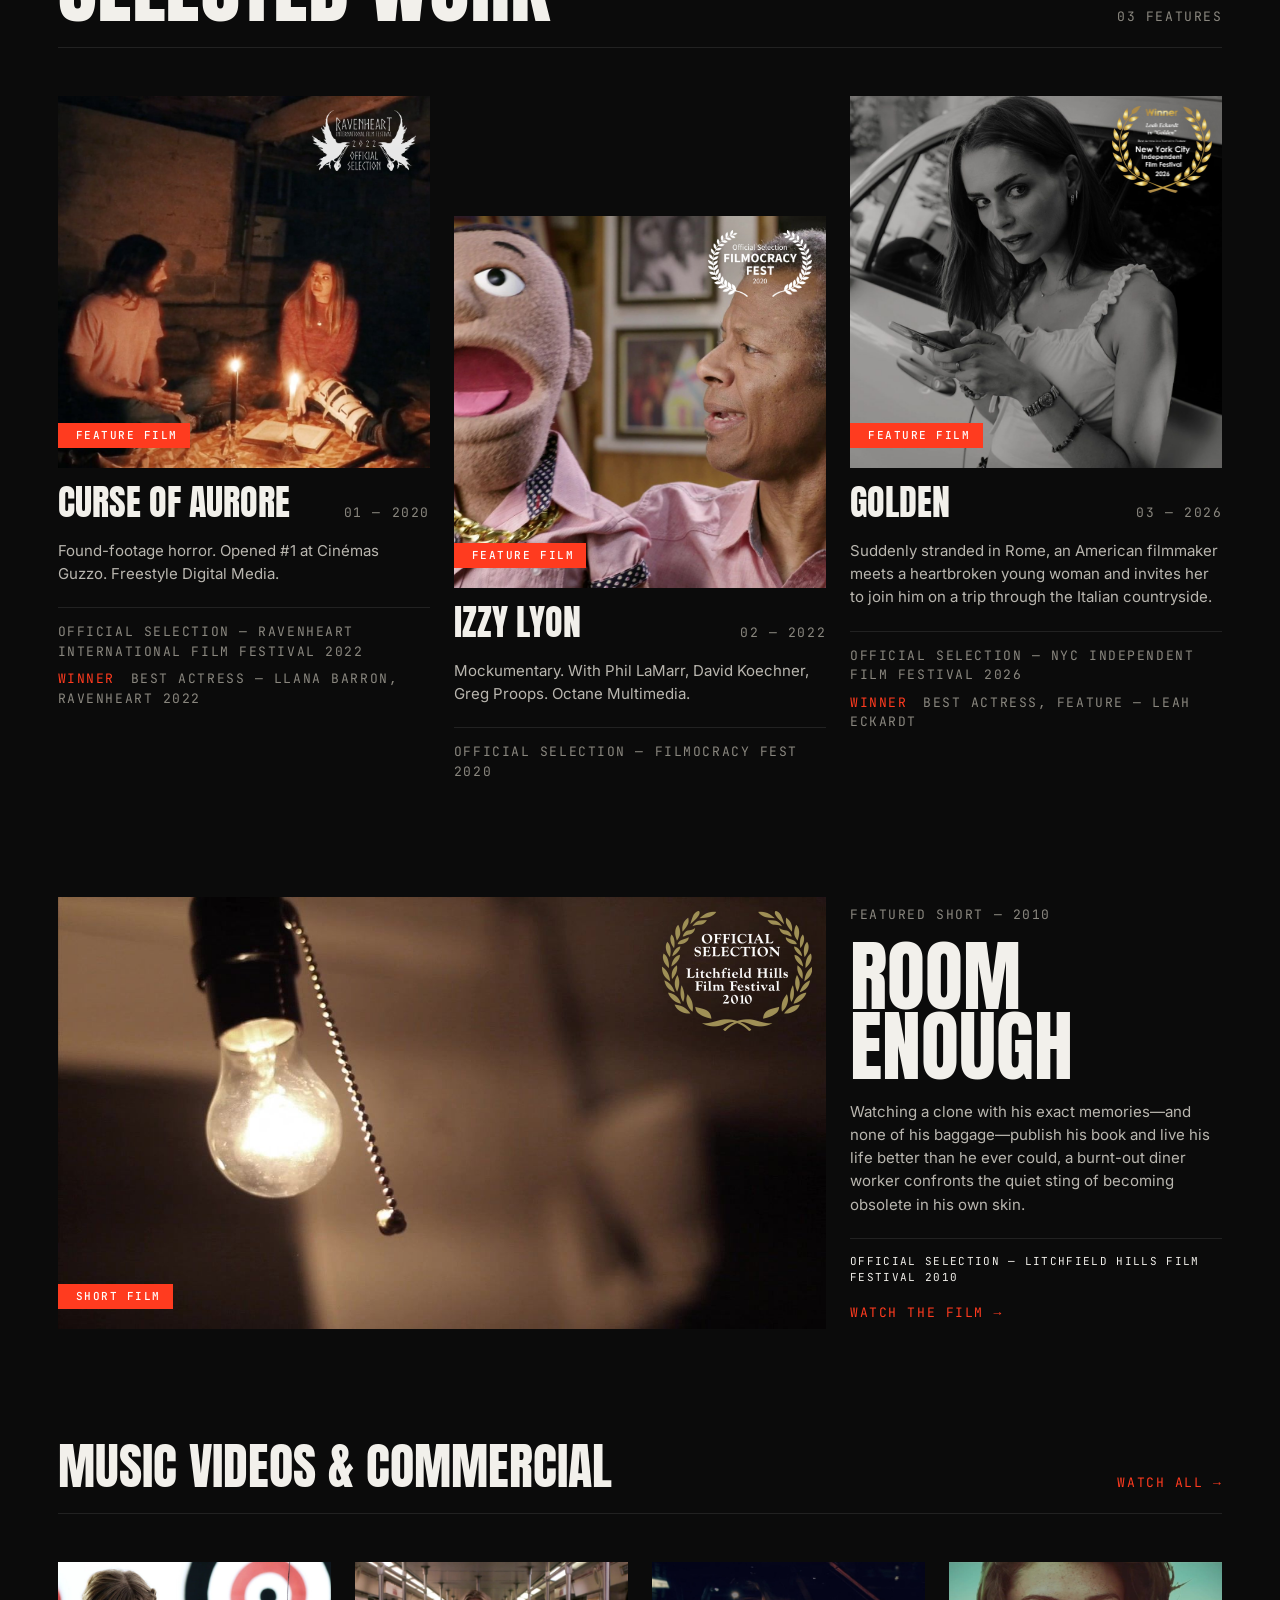
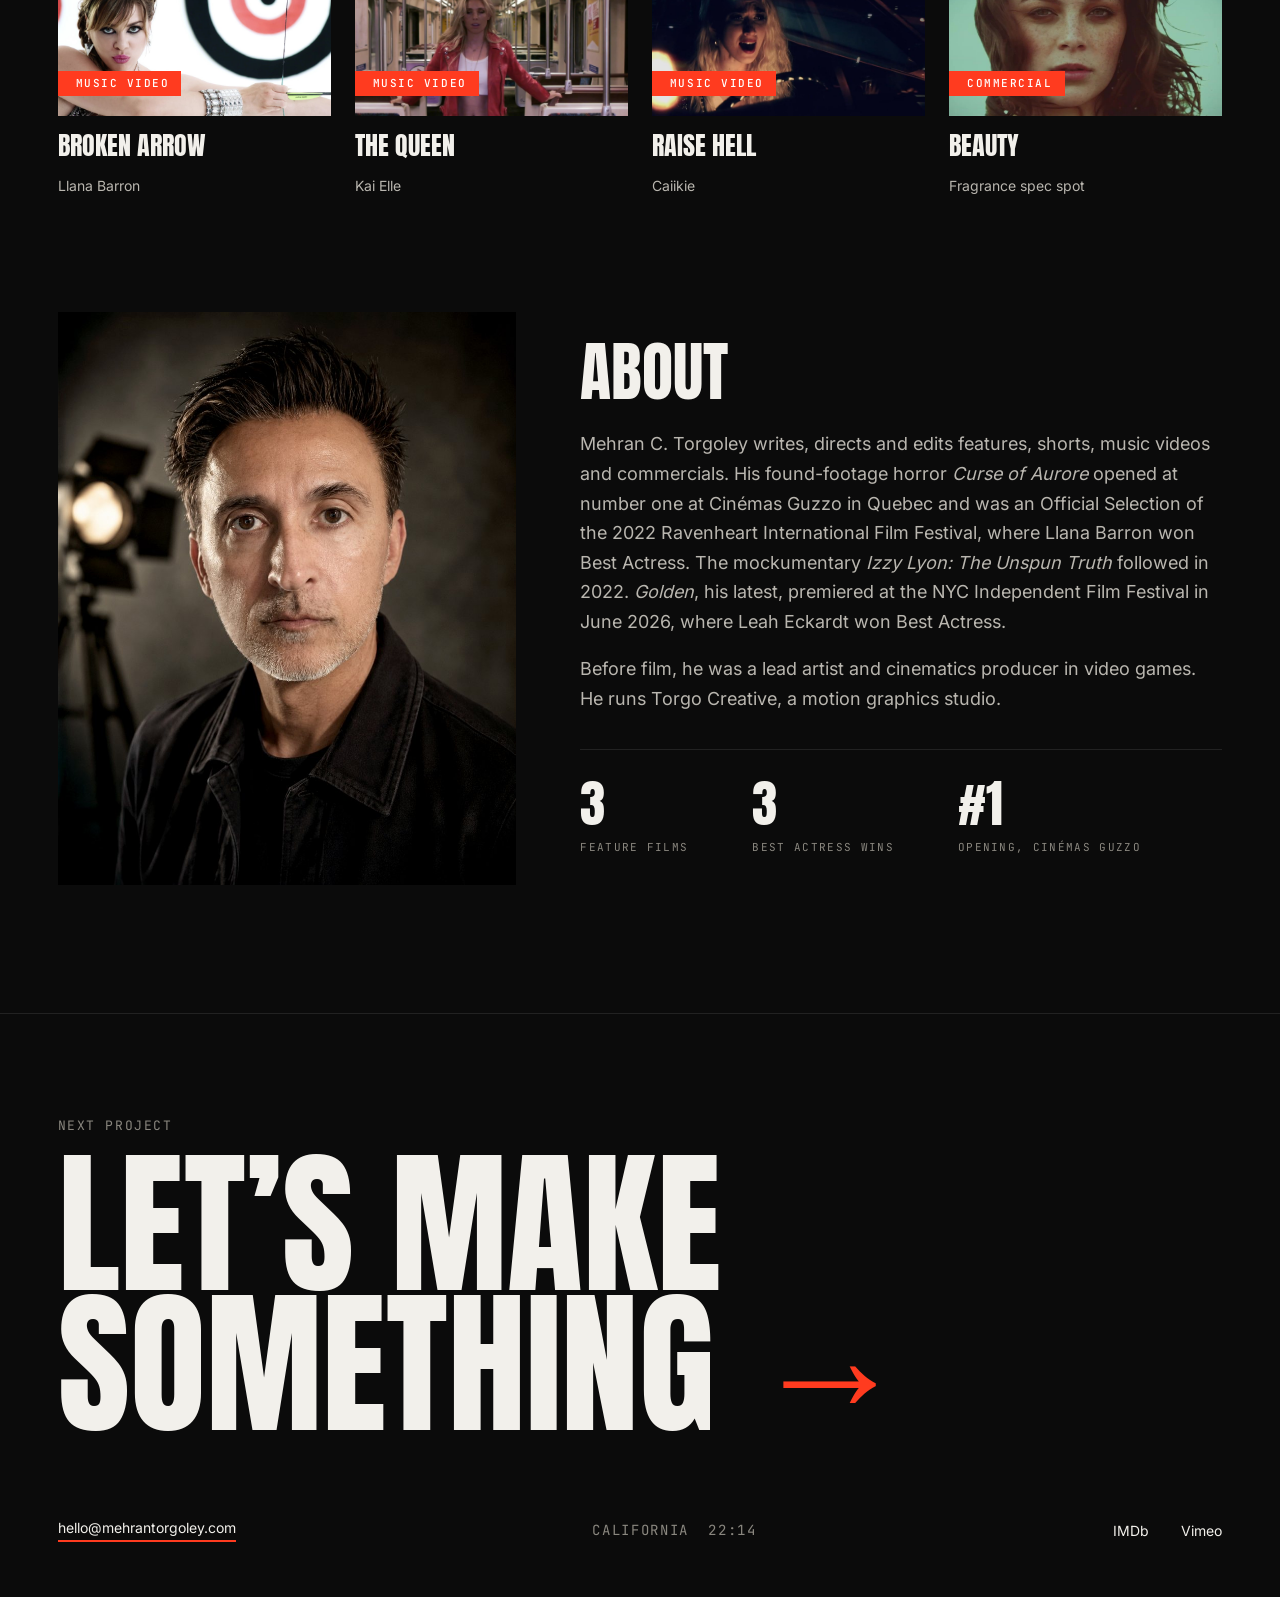
==== commit 80f755f0: "Committed: Boston Film Festival 2014 laurel + Llana Barron Best Actress; About stat 3 Best Actress w" ====
--- a/index.html
+++ b/index.html
@@ -138,7 +138,7 @@
         </div>
         <ul class="stats">
           <li><b>3</b><span class="mono">Feature films</span></li>
-          <li><b>2</b><span class="mono">Best Actress wins</span></li>
+          <li><b>3</b><span class="mono">Best Actress wins</span></li>
           <li><b>#1</b><span class="mono">Opening, Cinémas Guzzo</span></li>
         </ul>
       </div>
--- a/assets/css/site.css
+++ b/assets/css/site.css
@@ -330,3 +330,6 @@
 .about-a .stats span{display:block;margin-top:10px;font-size:11px;color:var(--dim)}
 @media (max-width:900px){.about.about-a{grid-template-columns:1fr;row-gap:36px}.about-a .headshot{max-width:420px}}
 @media (max-width:480px){.about-a .stats{grid-template-columns:repeat(3,minmax(0,1fr));column-gap:16px}.about-a .stats span{font-size:9px}}
+.vgrid .player img.laurel.laurel-2{right:calc(30% + 20px)}
+.vgrid .player:has(.laurel-2) img.laurel{width:23%}
+.vgrid .player img.laurel.laurel-2{right:calc(23% + 18px)}
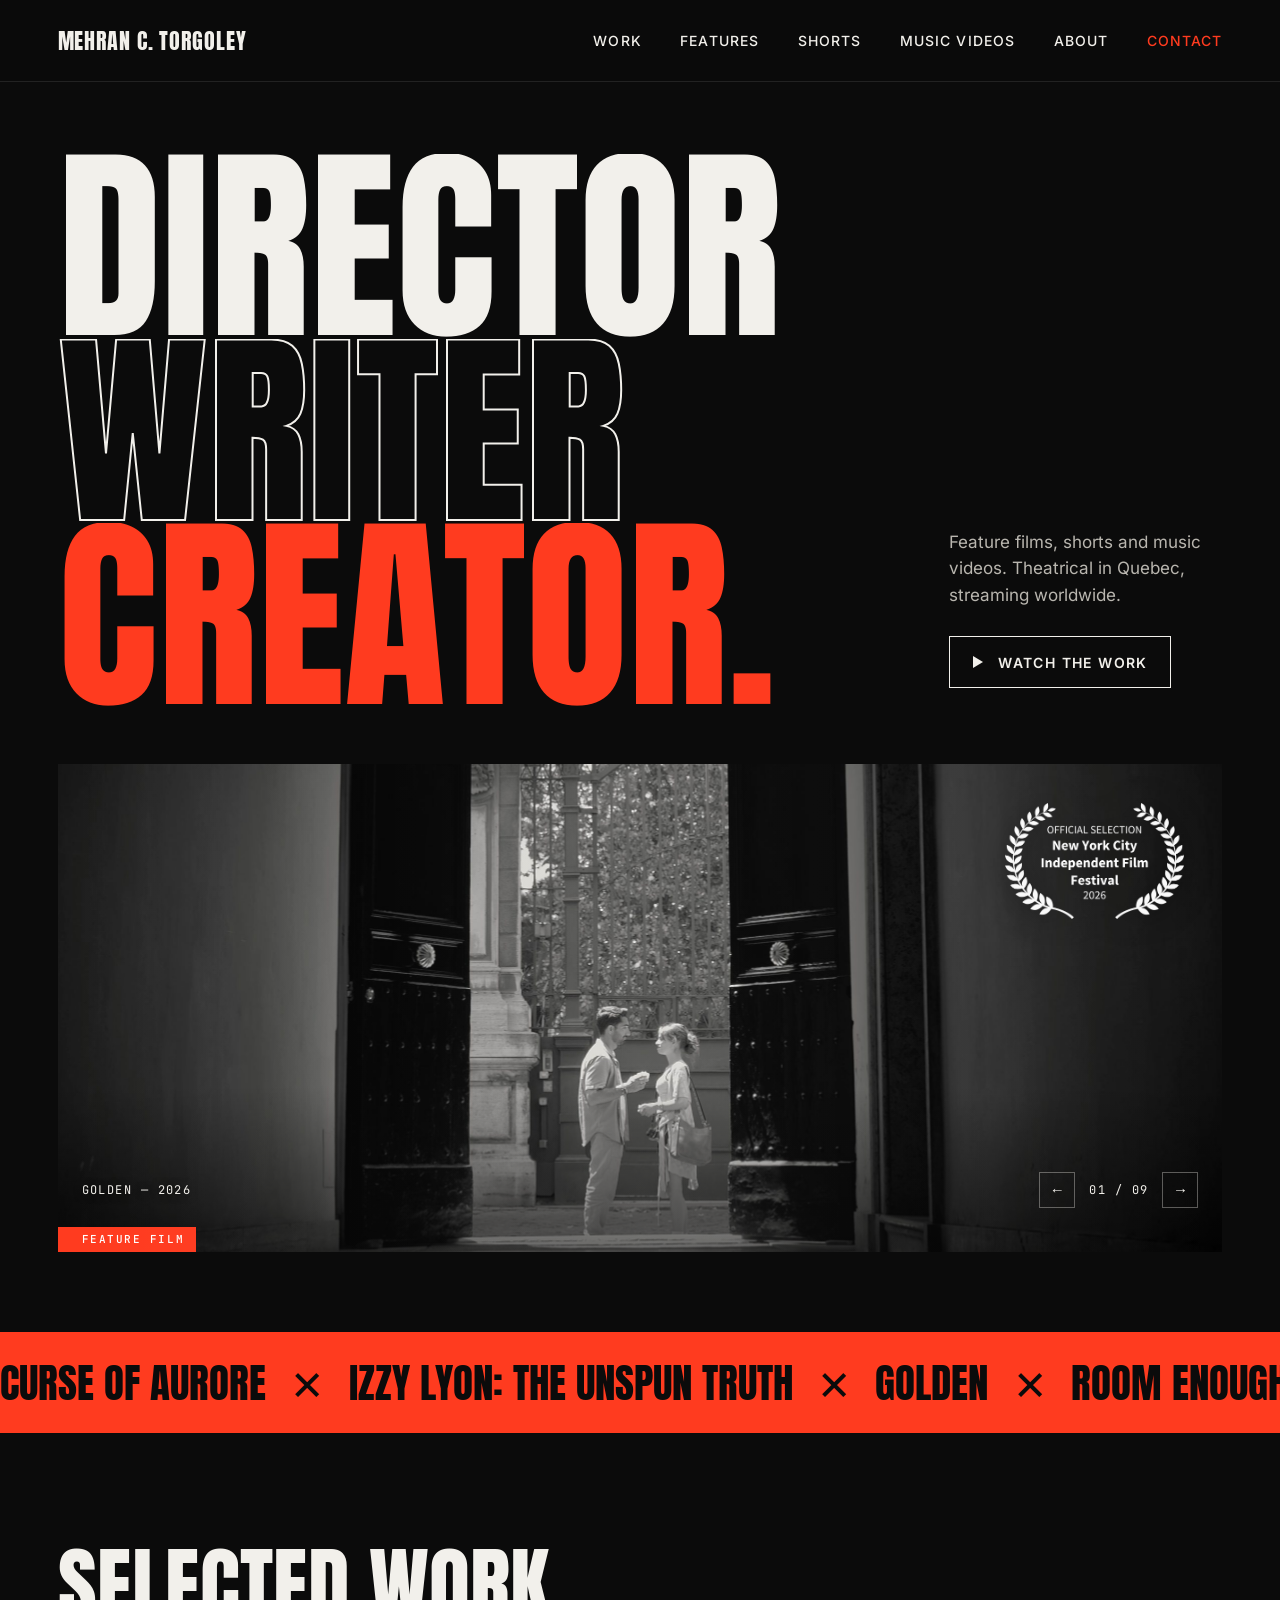
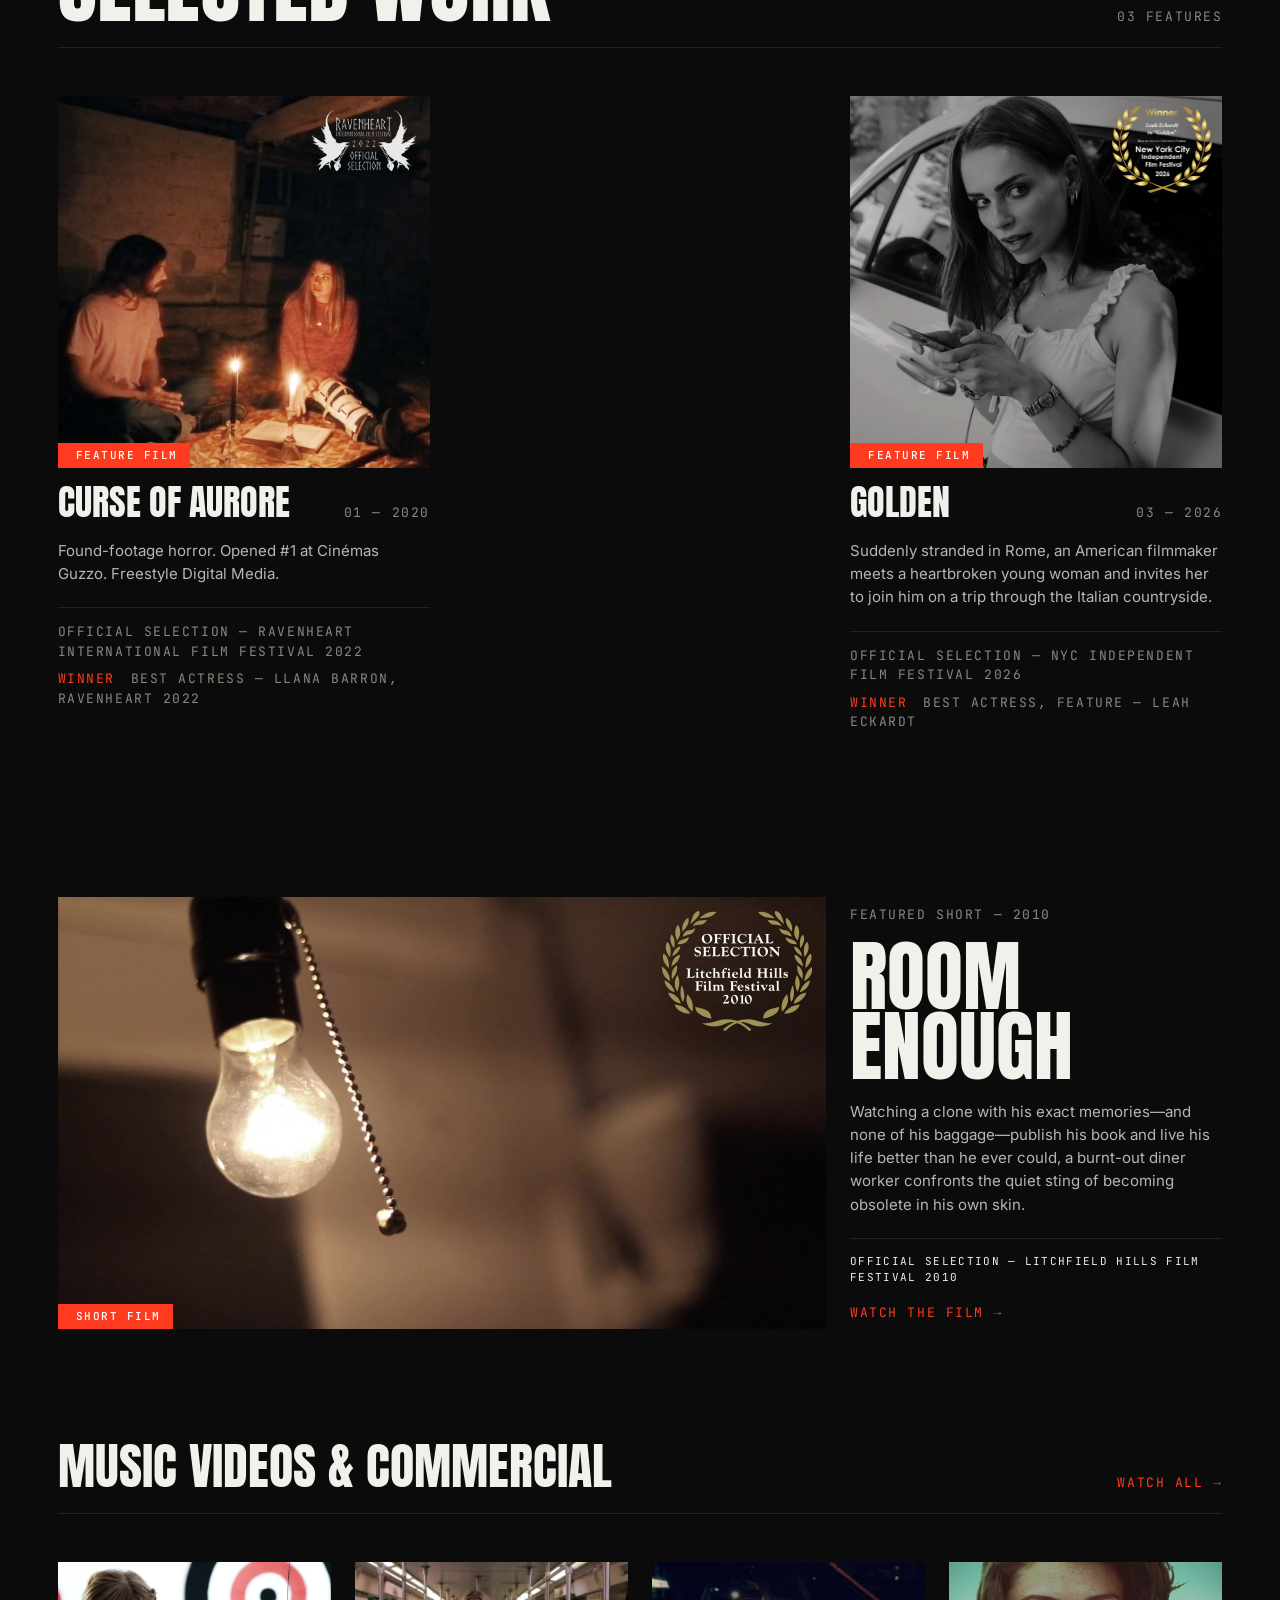
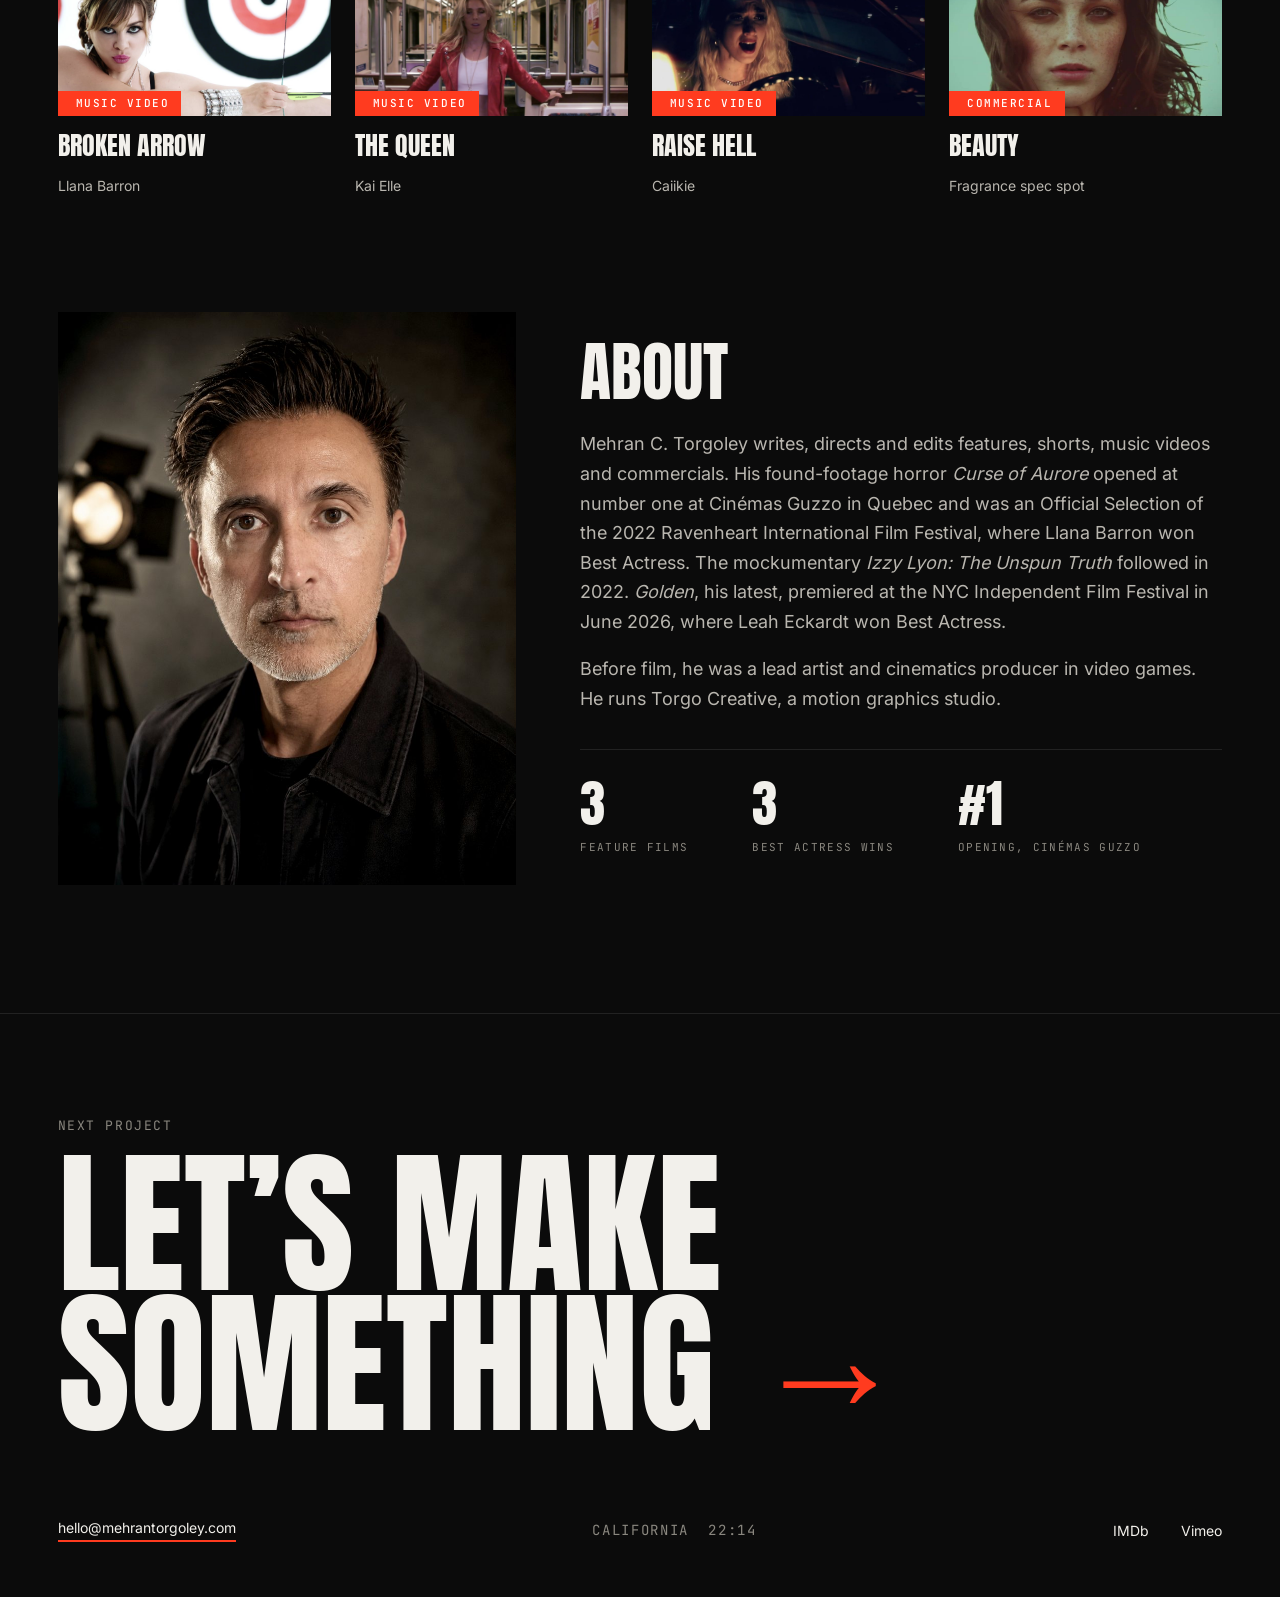
==== commit de76e4b6: "Marquee: clickable project titles, white on hover, pauses on hover Co-Authored-By: Claude Opus 5.5 <" ====
--- a/index.html
+++ b/index.html
@@ -59,12 +59,12 @@
     <div class="cap mono"><span class="cap-t">Golden — 2026</span><span class="cnav"><button class="cprev" type="button" aria-label="Previous project">←</button><span class="ccount">01 / 09</span><button class="cnext" type="button" aria-label="Next project">→</button></span></div>
   </div>
 
-  <div class="marquee" aria-hidden="true">
+  <nav class="marquee" aria-label="Projects">
     <div class="track">
-      <span>Curse of Aurore ✕ Izzy Lyon: The Unspun Truth ✕ Golden ✕ Room Enough ✕ Dirty Laundry ✕ Committed ✕ Run ✕</span>
-      <span>Curse of Aurore ✕ Izzy Lyon: The Unspun Truth ✕ Golden ✕ Room Enough ✕ Dirty Laundry ✕ Committed ✕ Run ✕</span>
+      <span><a href="/work/curse-of-aurore/">Curse of Aurore</a> <i aria-hidden="true">✕</i> <a href="/work/izzy-lyon/">Izzy Lyon: The Unspun Truth</a> <i aria-hidden="true">✕</i> <a href="/work/golden/">Golden</a> <i aria-hidden="true">✕</i> <a href="/work/room-enough/">Room Enough</a> <i aria-hidden="true">✕</i> <a href="/work/dirty-laundry/">Dirty Laundry</a> <i aria-hidden="true">✕</i> <a href="/shorts/#committed">Committed</a> <i aria-hidden="true">✕</i> <a href="/shorts/#run">Run</a> <i aria-hidden="true">✕</i></span>
+      <span aria-hidden="true"><a href="/work/curse-of-aurore/" tabindex="-1">Curse of Aurore</a> <i aria-hidden="true">✕</i> <a href="/work/izzy-lyon/" tabindex="-1">Izzy Lyon: The Unspun Truth</a> <i aria-hidden="true">✕</i> <a href="/work/golden/" tabindex="-1">Golden</a> <i aria-hidden="true">✕</i> <a href="/work/room-enough/" tabindex="-1">Room Enough</a> <i aria-hidden="true">✕</i> <a href="/work/dirty-laundry/" tabindex="-1">Dirty Laundry</a> <i aria-hidden="true">✕</i> <a href="/shorts/#committed" tabindex="-1">Committed</a> <i aria-hidden="true">✕</i> <a href="/shorts/#run" tabindex="-1">Run</a> <i aria-hidden="true">✕</i></span>
     </div>
-  </div>
+  </nav>
 
   <section class="sec" id="work">
     <div class="sec-head">
--- a/assets/css/site.css
+++ b/assets/css/site.css
@@ -330,6 +330,19 @@
 .about-a .stats span{display:block;margin-top:10px;font-size:11px;color:var(--dim)}
 @media (max-width:900px){.about.about-a{grid-template-columns:1fr;row-gap:36px}.about-a .headshot{max-width:420px}}
 @media (max-width:480px){.about-a .stats{grid-template-columns:repeat(3,minmax(0,1fr));column-gap:16px}.about-a .stats span{font-size:9px}}
-.vgrid .player img.laurel.laurel-2{right:calc(30% + 20px)}
-.vgrid .player:has(.laurel-2) img.laurel{width:23%}
-.vgrid .player img.laurel.laurel-2{right:calc(23% + 18px)}
+
+/* multiple laurels: stacked top to bottom, never overlapping */
+.lstack{position:absolute;z-index:2;display:flex;flex-direction:column;align-items:stretch;gap:clamp(8px,1vw,14px);pointer-events:none;top:clamp(12px,2vw,28px);right:clamp(12px,2vw,28px);width:clamp(100px,14vw,200px);filter:drop-shadow(0 0 14px rgba(0,0,0,.55))}
+.lstack img.laurel{position:static!important;inset:auto!important;width:100%!important;height:auto!important;max-width:none;transform:none!important;filter:none!important;object-fit:contain!important;opacity:1!important}
+.card .frame .lstack{width:clamp(90px,26%,150px);top:14px;right:14px}
+.fstill .lstack{width:clamp(90px,22%,180px)}
+.vgrid .player .lstack{top:auto;bottom:12px;right:12px;width:24%}
+/* type tag: flush to the bottom-left corner */
+.ptag,.carousel .slide .ptag{bottom:0;left:0}
+.carousel .cap{bottom:44px}
+@media (max-width:700px){.carousel .cap{bottom:34px}}
+/* marquee: clickable titles, white on hover, pauses so they can be clicked */
+.marquee a{color:var(--bg);transition:color .2s}
+.marquee a:hover,.marquee a:focus-visible{color:#fff;outline:none}
+.marquee i{font-style:normal;margin:0 .35em}
+.marquee:hover .track,.marquee:focus-within .track{animation-play-state:paused}
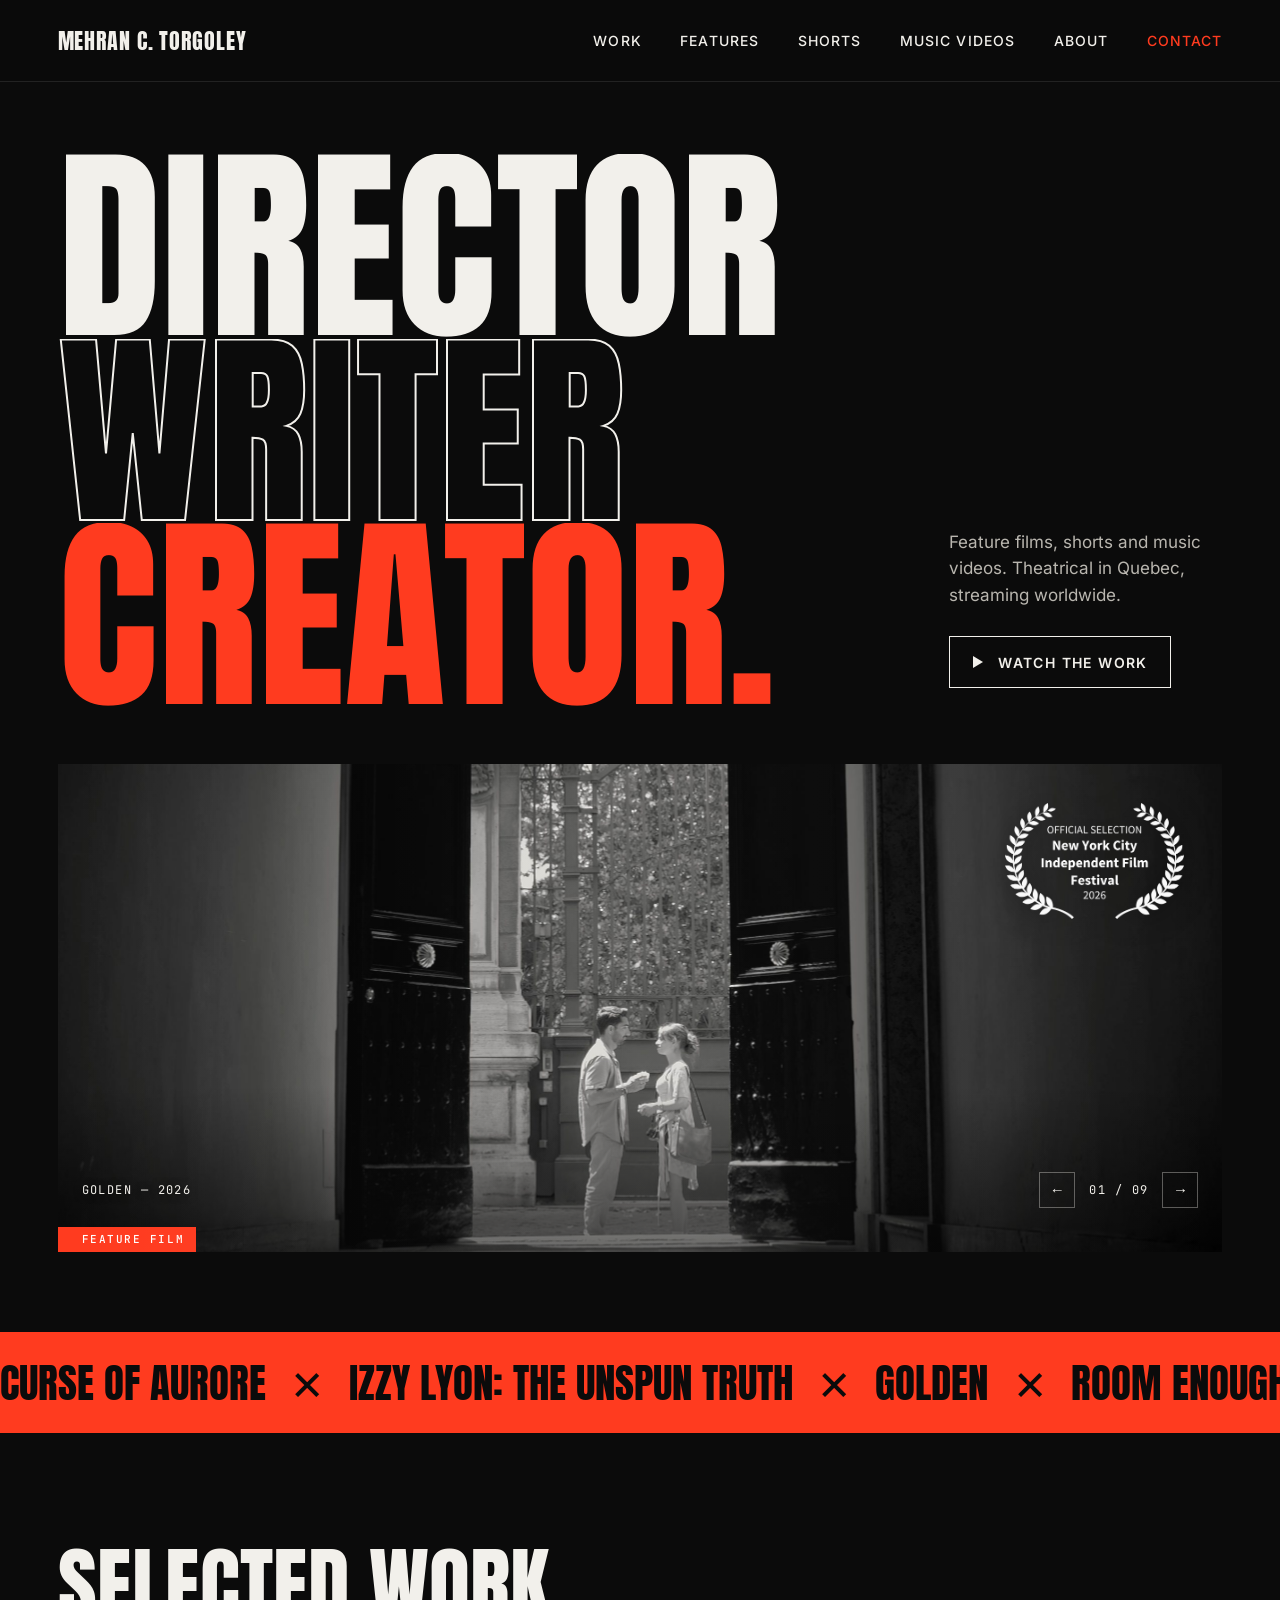
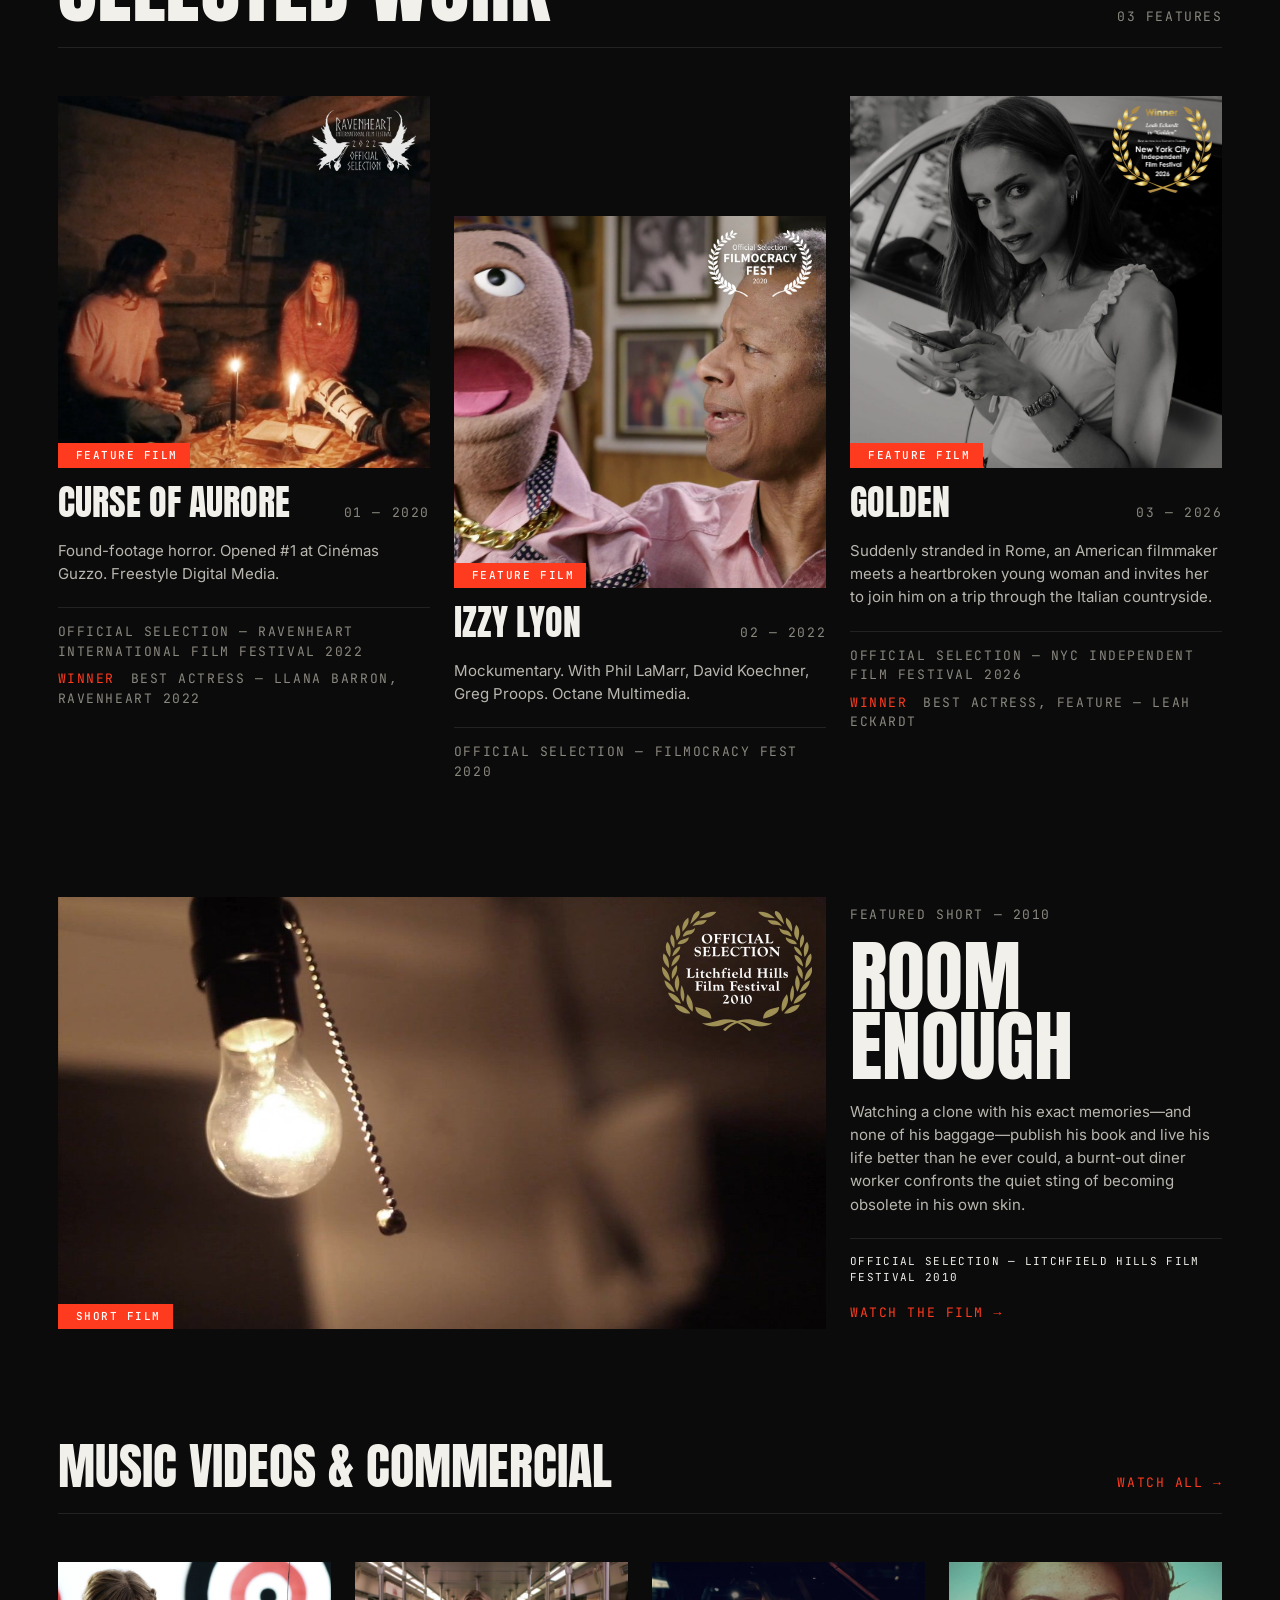
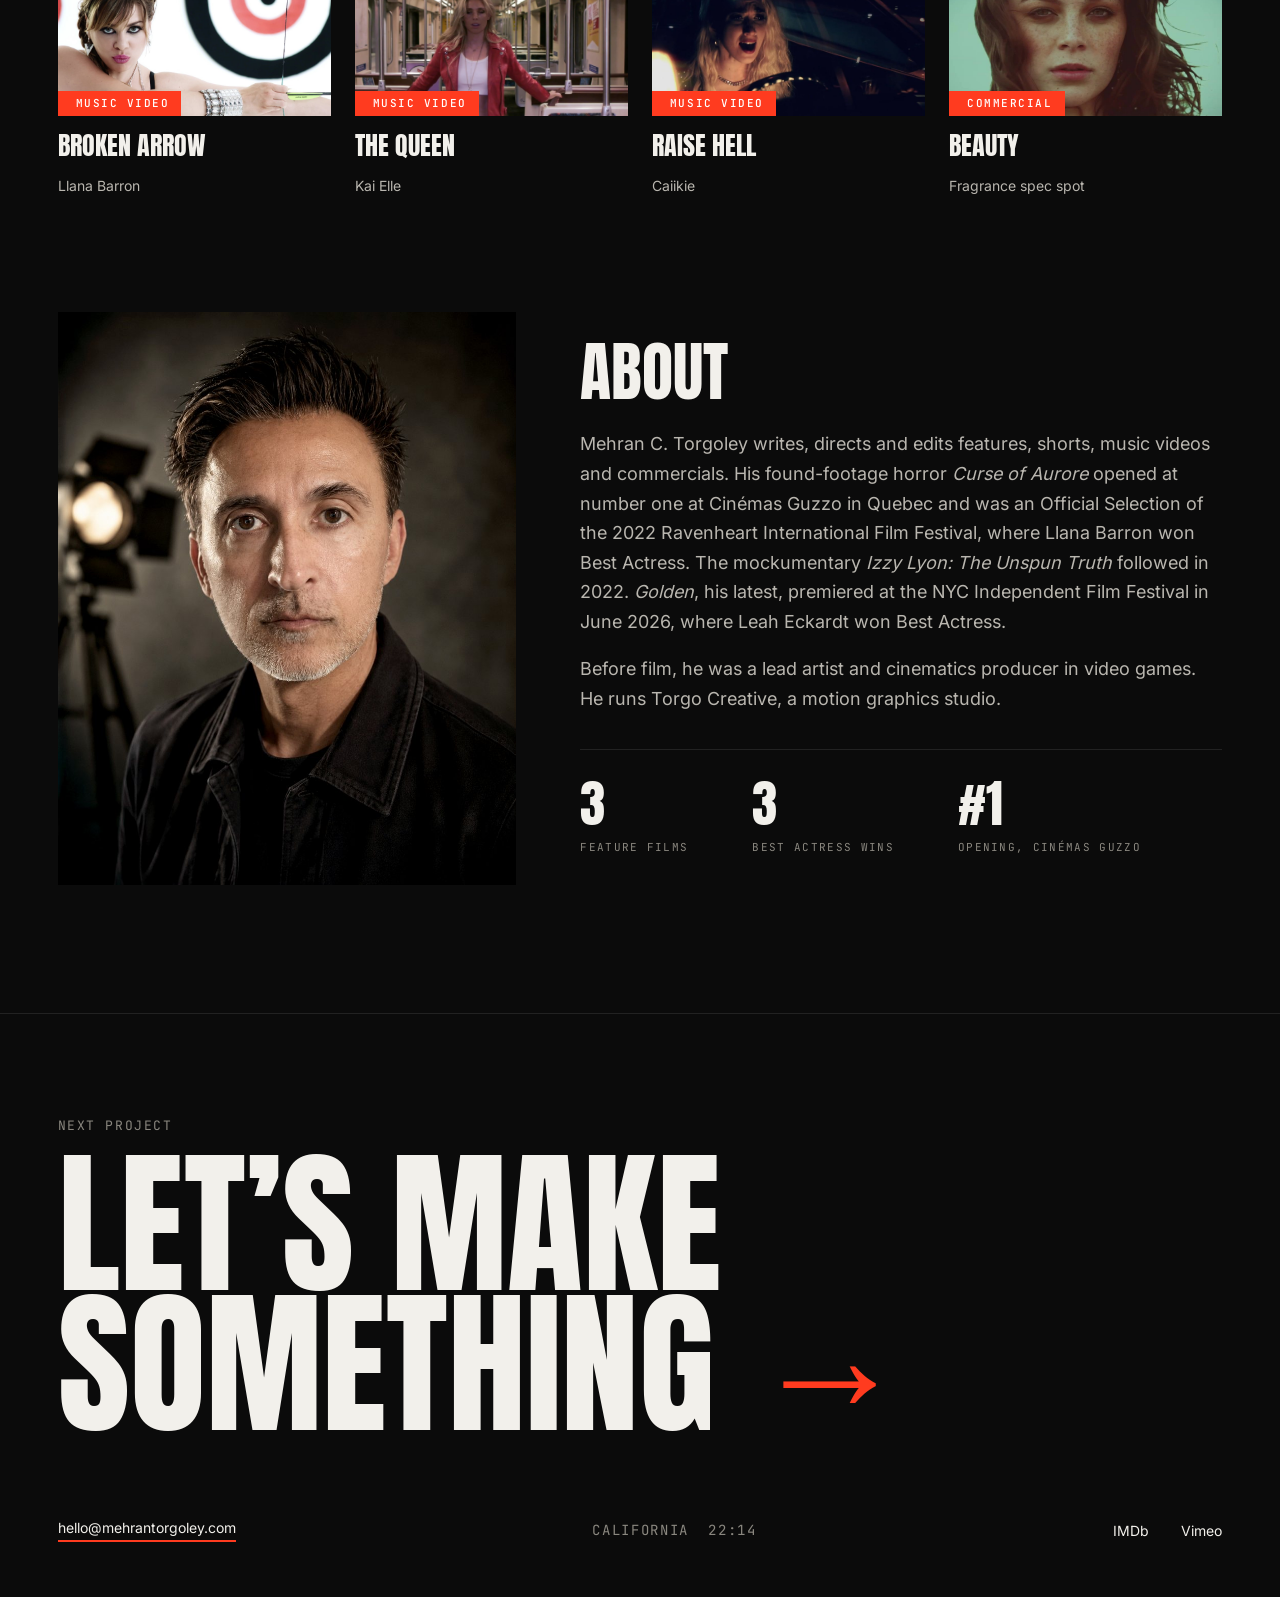
==== commit c668769e: "Shorts: rotating featured short + selector strip; #slug deep links from marquee/home Co-Authored-By:" ====
--- a/index.html
+++ b/index.html
@@ -61,8 +61,8 @@
 
   <nav class="marquee" aria-label="Projects">
     <div class="track">
-      <span><a href="/work/curse-of-aurore/">Curse of Aurore</a> <i aria-hidden="true">✕</i> <a href="/work/izzy-lyon/">Izzy Lyon: The Unspun Truth</a> <i aria-hidden="true">✕</i> <a href="/work/golden/">Golden</a> <i aria-hidden="true">✕</i> <a href="/work/room-enough/">Room Enough</a> <i aria-hidden="true">✕</i> <a href="/work/dirty-laundry/">Dirty Laundry</a> <i aria-hidden="true">✕</i> <a href="/shorts/#committed">Committed</a> <i aria-hidden="true">✕</i> <a href="/shorts/#run">Run</a> <i aria-hidden="true">✕</i></span>
-      <span aria-hidden="true"><a href="/work/curse-of-aurore/" tabindex="-1">Curse of Aurore</a> <i aria-hidden="true">✕</i> <a href="/work/izzy-lyon/" tabindex="-1">Izzy Lyon: The Unspun Truth</a> <i aria-hidden="true">✕</i> <a href="/work/golden/" tabindex="-1">Golden</a> <i aria-hidden="true">✕</i> <a href="/work/room-enough/" tabindex="-1">Room Enough</a> <i aria-hidden="true">✕</i> <a href="/work/dirty-laundry/" tabindex="-1">Dirty Laundry</a> <i aria-hidden="true">✕</i> <a href="/shorts/#committed" tabindex="-1">Committed</a> <i aria-hidden="true">✕</i> <a href="/shorts/#run" tabindex="-1">Run</a> <i aria-hidden="true">✕</i></span>
+      <span><a href="/work/curse-of-aurore/">Curse of Aurore</a> <i aria-hidden="true">✕</i> <a href="/work/izzy-lyon/">Izzy Lyon: The Unspun Truth</a> <i aria-hidden="true">✕</i> <a href="/work/golden/">Golden</a> <i aria-hidden="true">✕</i> <a href="/shorts/#room-enough">Room Enough</a> <i aria-hidden="true">✕</i> <a href="/shorts/#dirty-laundry">Dirty Laundry</a> <i aria-hidden="true">✕</i> <a href="/shorts/#committed">Committed</a> <i aria-hidden="true">✕</i> <a href="/shorts/#run">Run</a> <i aria-hidden="true">✕</i></span>
+      <span aria-hidden="true"><a href="/work/curse-of-aurore/" tabindex="-1">Curse of Aurore</a> <i aria-hidden="true">✕</i> <a href="/work/izzy-lyon/" tabindex="-1">Izzy Lyon: The Unspun Truth</a> <i aria-hidden="true">✕</i> <a href="/work/golden/" tabindex="-1">Golden</a> <i aria-hidden="true">✕</i> <a href="/shorts/#room-enough" tabindex="-1">Room Enough</a> <i aria-hidden="true">✕</i> <a href="/shorts/#dirty-laundry" tabindex="-1">Dirty Laundry</a> <i aria-hidden="true">✕</i> <a href="/shorts/#committed" tabindex="-1">Committed</a> <i aria-hidden="true">✕</i> <a href="/shorts/#run" tabindex="-1">Run</a> <i aria-hidden="true">✕</i></span>
     </div>
   </nav>
 
@@ -102,7 +102,7 @@
   </section>
 
   <section class="sec">
-    <a class="card featured-short reveal" href="/shorts/">
+    <a class="card featured-short reveal" href="/shorts/#room-enough">
       <div class="frame"><img src="/assets/img/room-enough.jpg" alt="Room Enough — a bare bulb on a pull chain in a dark room" loading="lazy"><img class="laurel" src="/assets/img/laurel-litchfield-2010.png" alt="" width="600" height="480"><span class="ptag">Short Film</span></div>
       <div class="txt">
         <span class="mono" style="font-size:13px;color:var(--dim)">Featured short — 2010</span>
--- a/assets/css/site.css
+++ b/assets/css/site.css
@@ -346,3 +346,26 @@
 .marquee a:hover,.marquee a:focus-visible{color:#fff;outline:none}
 .marquee i{font-style:normal;margin:0 .35em}
 .marquee:hover .track,.marquee:focus-within .track{animation-play-state:paused}
+
+/* Shorts page: rotating featured stage + selector strip */
+.sstage{display:grid}
+.sslide{grid-area:1/1;opacity:0;visibility:hidden;transition:opacity .9s ease,visibility 0s linear .9s}
+.sslide.on{opacity:1;visibility:visible;transition:opacity .9s ease,visibility 0s}
+.sstrip{display:grid;grid-template-columns:repeat(4,minmax(0,1fr));gap:20px;margin-top:clamp(40px,5vw,64px)}
+.sthumb{all:unset;cursor:pointer;display:grid;grid-template-columns:1fr auto;row-gap:10px;column-gap:12px;align-items:baseline}
+.sthumb .tframe{grid-column:1/-1;display:block;aspect-ratio:16/9;overflow:hidden;background:var(--panel)}
+.sthumb .tframe img{width:100%;height:100%;object-fit:cover;opacity:.55;filter:grayscale(.35);transition:opacity .3s,filter .3s,transform .6s}
+.sthumb:hover .tframe img,.sthumb.on .tframe img{opacity:1;filter:none}
+.sthumb:hover .tframe img{transform:scale(1.04)}
+.sthumb .tbar{grid-column:1/-1;display:block;height:2px;background:var(--line);overflow:hidden}
+.sthumb .tbar i{display:block;height:100%;width:0;background:var(--accent)}
+.sthumb.on .tbar i{width:100%}
+.shorts-stage.running .sthumb.on .tbar i{width:0;animation:sbar var(--sdur,8s) linear forwards}
+.shorts-stage.running.hold .sthumb.on .tbar i{animation-play-state:paused}
+@keyframes sbar{to{width:100%}}
+.sthumb .tname{font-size:clamp(20px,1.9vw,28px);color:var(--mute);transition:color .2s}
+.sthumb.on .tname,.sthumb:hover .tname{color:var(--ink)}
+.sthumb .tyear{font-size:11px;color:var(--dim)}
+.sthumb:focus-visible{outline:2px solid var(--accent);outline-offset:4px}
+@media (max-width:700px){.sstrip{grid-template-columns:repeat(2,minmax(0,1fr));gap:20px 14px}}
+@media (prefers-reduced-motion:reduce){.sslide{transition:none}}
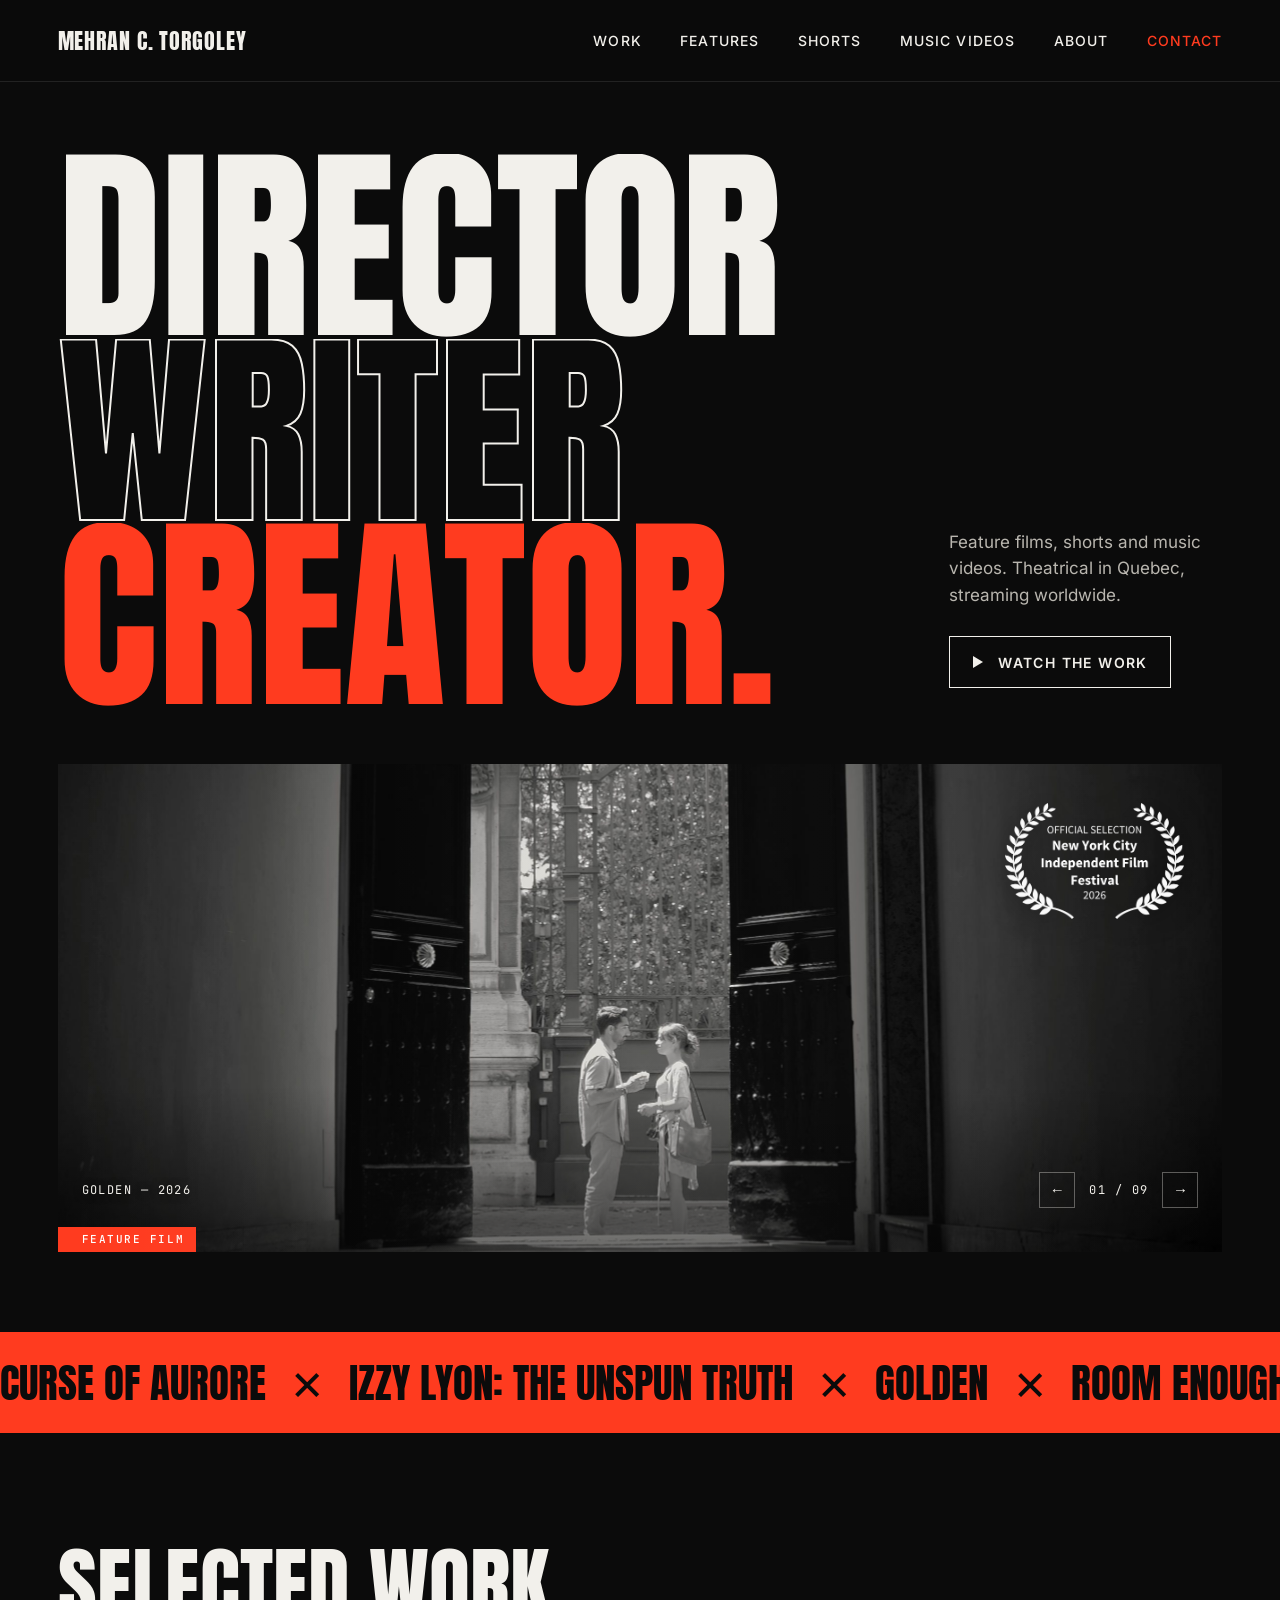
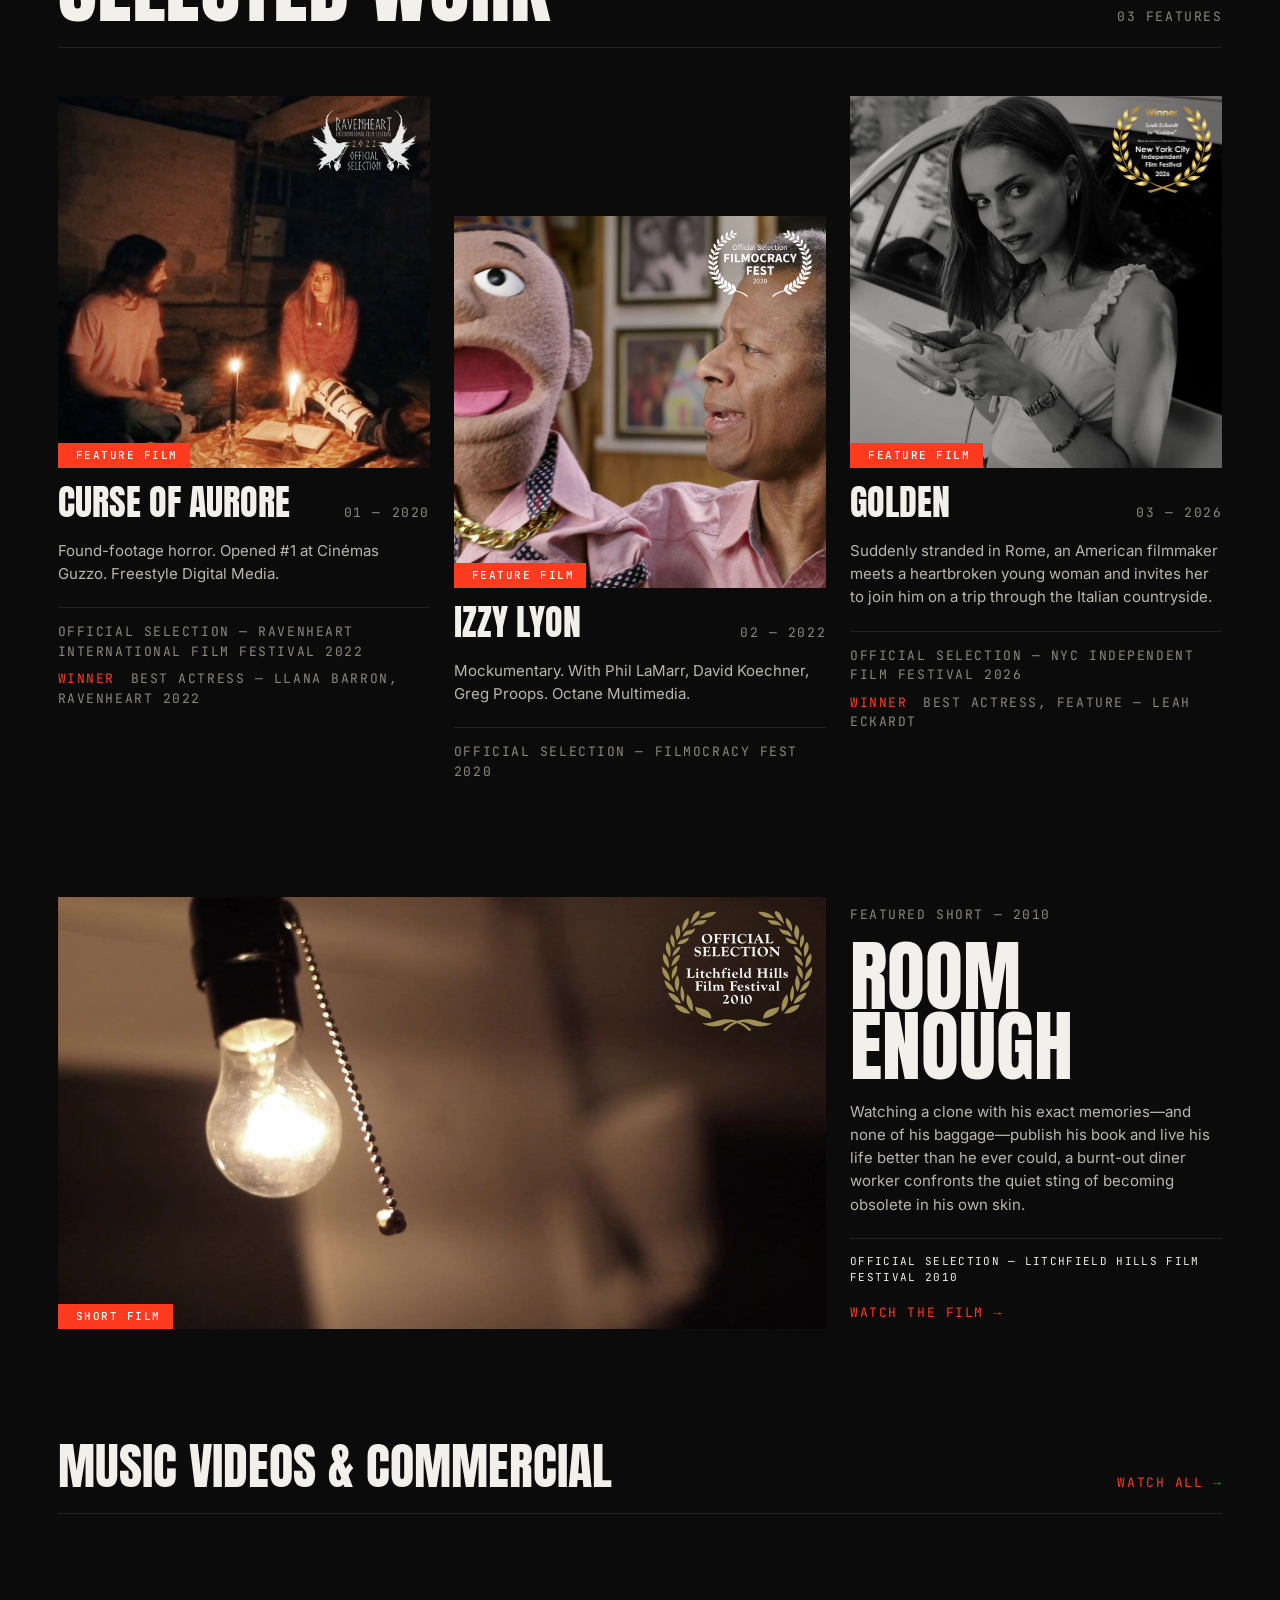
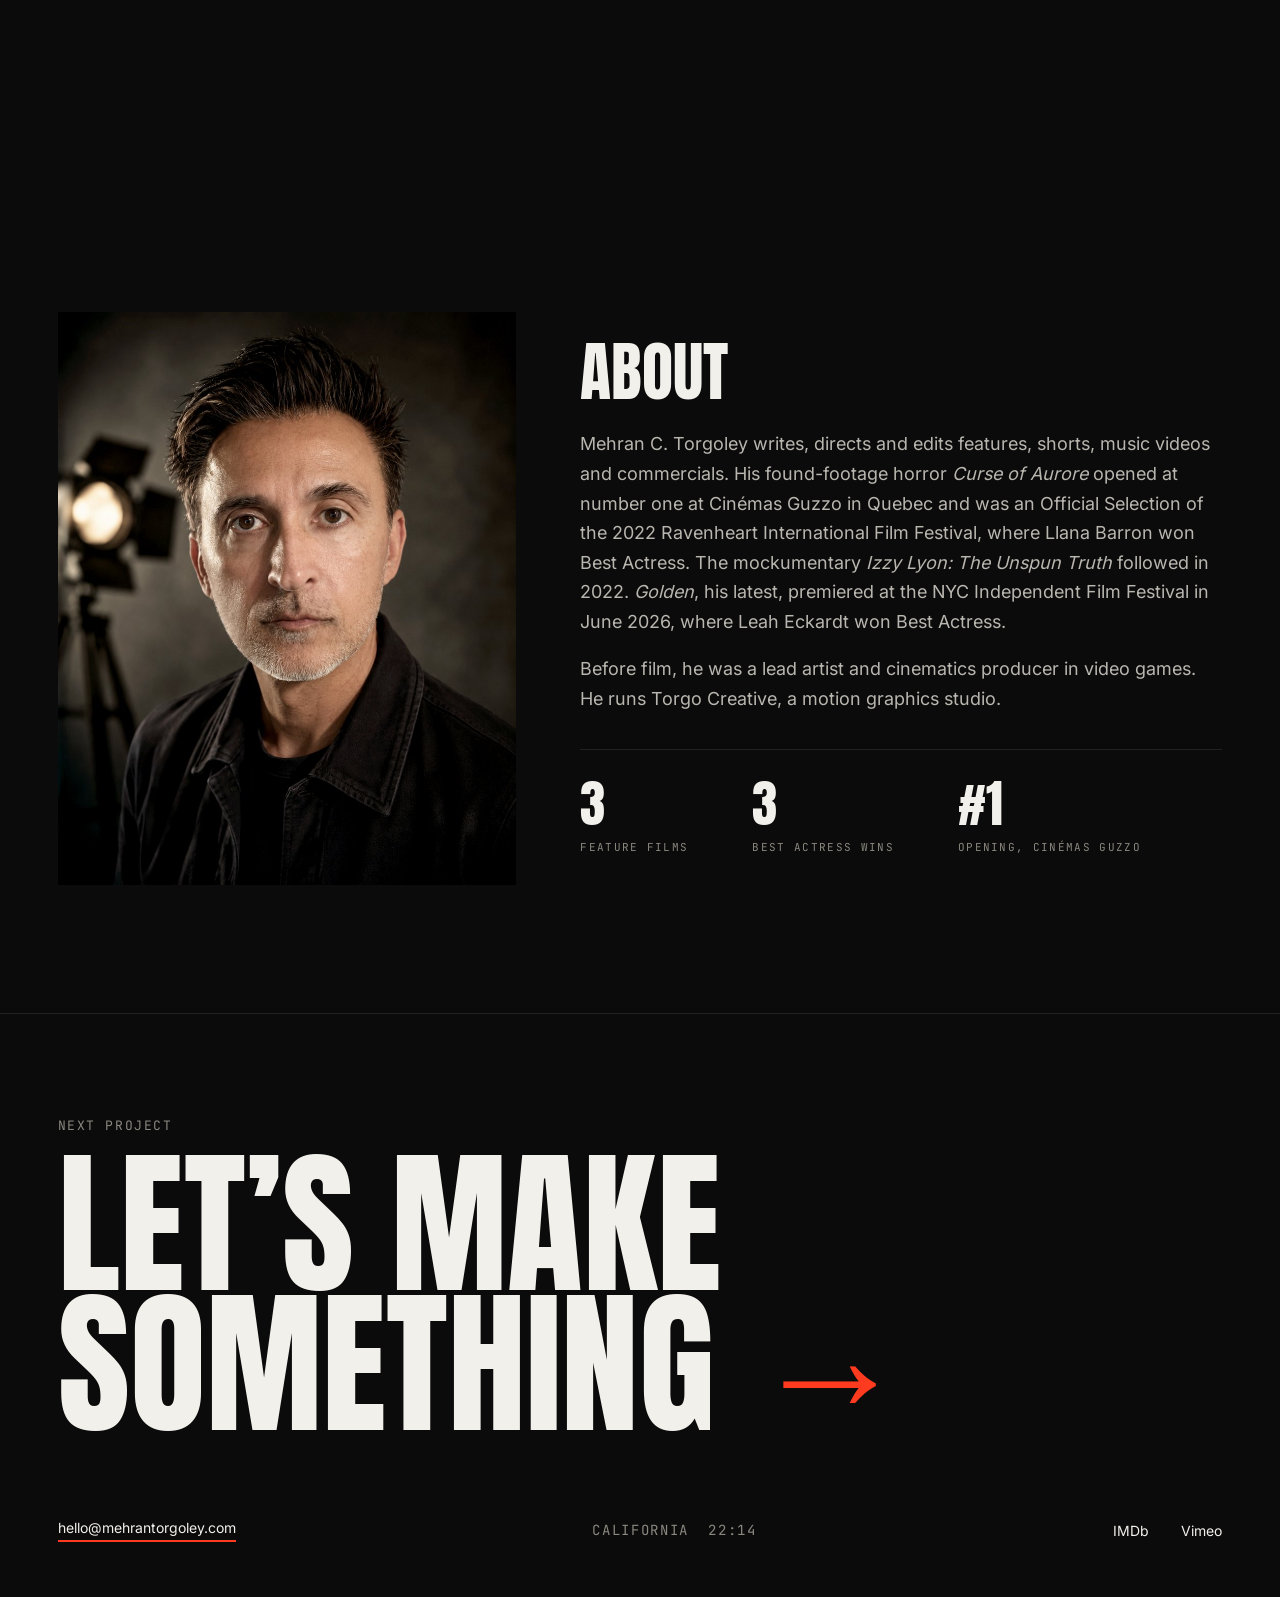
==== commit 166e19ac: "Homepage featured short cycles to the next short on each load Co-Authored-By: Claude Opus 5.5 <norep" ====
--- a/index.html
+++ b/index.html
@@ -102,7 +102,7 @@
   </section>
 
   <section class="sec">
-    <a class="card featured-short reveal" href="/shorts/#room-enough">
+    <a class="card featured-short reveal" data-fs href="/shorts/#room-enough">
       <div class="frame"><img src="/assets/img/room-enough.jpg" alt="Room Enough — a bare bulb on a pull chain in a dark room" loading="lazy"><img class="laurel" src="/assets/img/laurel-litchfield-2010.png" alt="" width="600" height="480"><span class="ptag">Short Film</span></div>
       <div class="txt">
         <span class="mono" style="font-size:13px;color:var(--dim)">Featured short — 2010</span>
@@ -112,6 +112,7 @@
         <span class="mono" style="font-size:13px;color:var(--accent)">Watch the film →</span>
       </div>
     </a>
+    <script type="application/json" id="fs-data">[{"slug": "room-enough", "year": "2010", "title": "Room<br>Enough", "img": "/assets/img/room-enough.jpg", "pos": "30% 50%", "alt": "Room Enough — a bare bulb on a pull chain in a dark room", "laurel": "<img class=\"laurel\" src=\"/assets/img/laurel-litchfield-2010.png\" alt=\"\" width=\"600\" height=\"480\">", "log": "Watching a clone with his exact memories—and none of his baggage—publish his book and live his life better than he ever could, a burnt-out diner worker confronts the quiet sting of becoming obsolete in his own skin.", "honors": ["Official Selection — Litchfield Hills Film Festival 2010"]}, {"slug": "dirty-laundry", "year": "2013", "title": "Dirty<br>Laundry", "img": "/assets/img/dirty-laundry.jpg", "pos": "50% 50%", "alt": "Dirty Laundry — a woman smokes beside a dryer’s round window", "laurel": "", "log": "Beneath the sterile hum of a laundry room, a sharp-dressed woman cleans away evidence of…something, and methodically crosses another name off a hit list.", "honors": []}, {"slug": "committed", "year": "2014", "title": "Committed", "img": "https://i.ytimg.com/vi/dMRJ8rq0O98/hqdefault.jpg", "pos": "50% 50%", "alt": "Committed", "laurel": "<div class=\"lstack\"><img class=\"laurel\" src=\"/assets/img/laurel-boston-2014.png\" alt=\"\" width=\"519\" height=\"290\"><img class=\"laurel\" src=\"/assets/img/laurel-lacfh-2013-merit.png\" alt=\"\" width=\"293\" height=\"158\"><\/div>", "log": "In 1951, a compassionate nurse inside a women's asylum—ruled by archaic treatments and rigid hierarchy—fights to prove a patient doesn't belong there, pitting herself against the ruthless head nurse and skeptical head psychiatrist.", "honors": ["<span>Winner<\/span> Award of Merit — Los Angeles Cinema Festival of Hollywood 2013", "Official Selection — 30th Boston Film Festival 2014", "<span>Winner<\/span> Best Actress in a Short Film — Llana Barron, Boston Film Festival 2014"]}, {"slug": "run", "year": "2013", "title": "Run", "img": "/assets/img/run.jpg", "pos": "60% 50%", "alt": "Run — a sweat-soaked man in a high-tech training room", "laurel": "<img class=\"laurel\" src=\"/assets/img/laurel-hollyshorts-2013.png\" alt=\"\" width=\"801\" height=\"506\">", "log": "A man flees a gunman through an empty train depot.", "honors": ["Official Selection — HollyShorts Film Festival 2013"]}]</script>
   </section>
 
   <section class="sec">
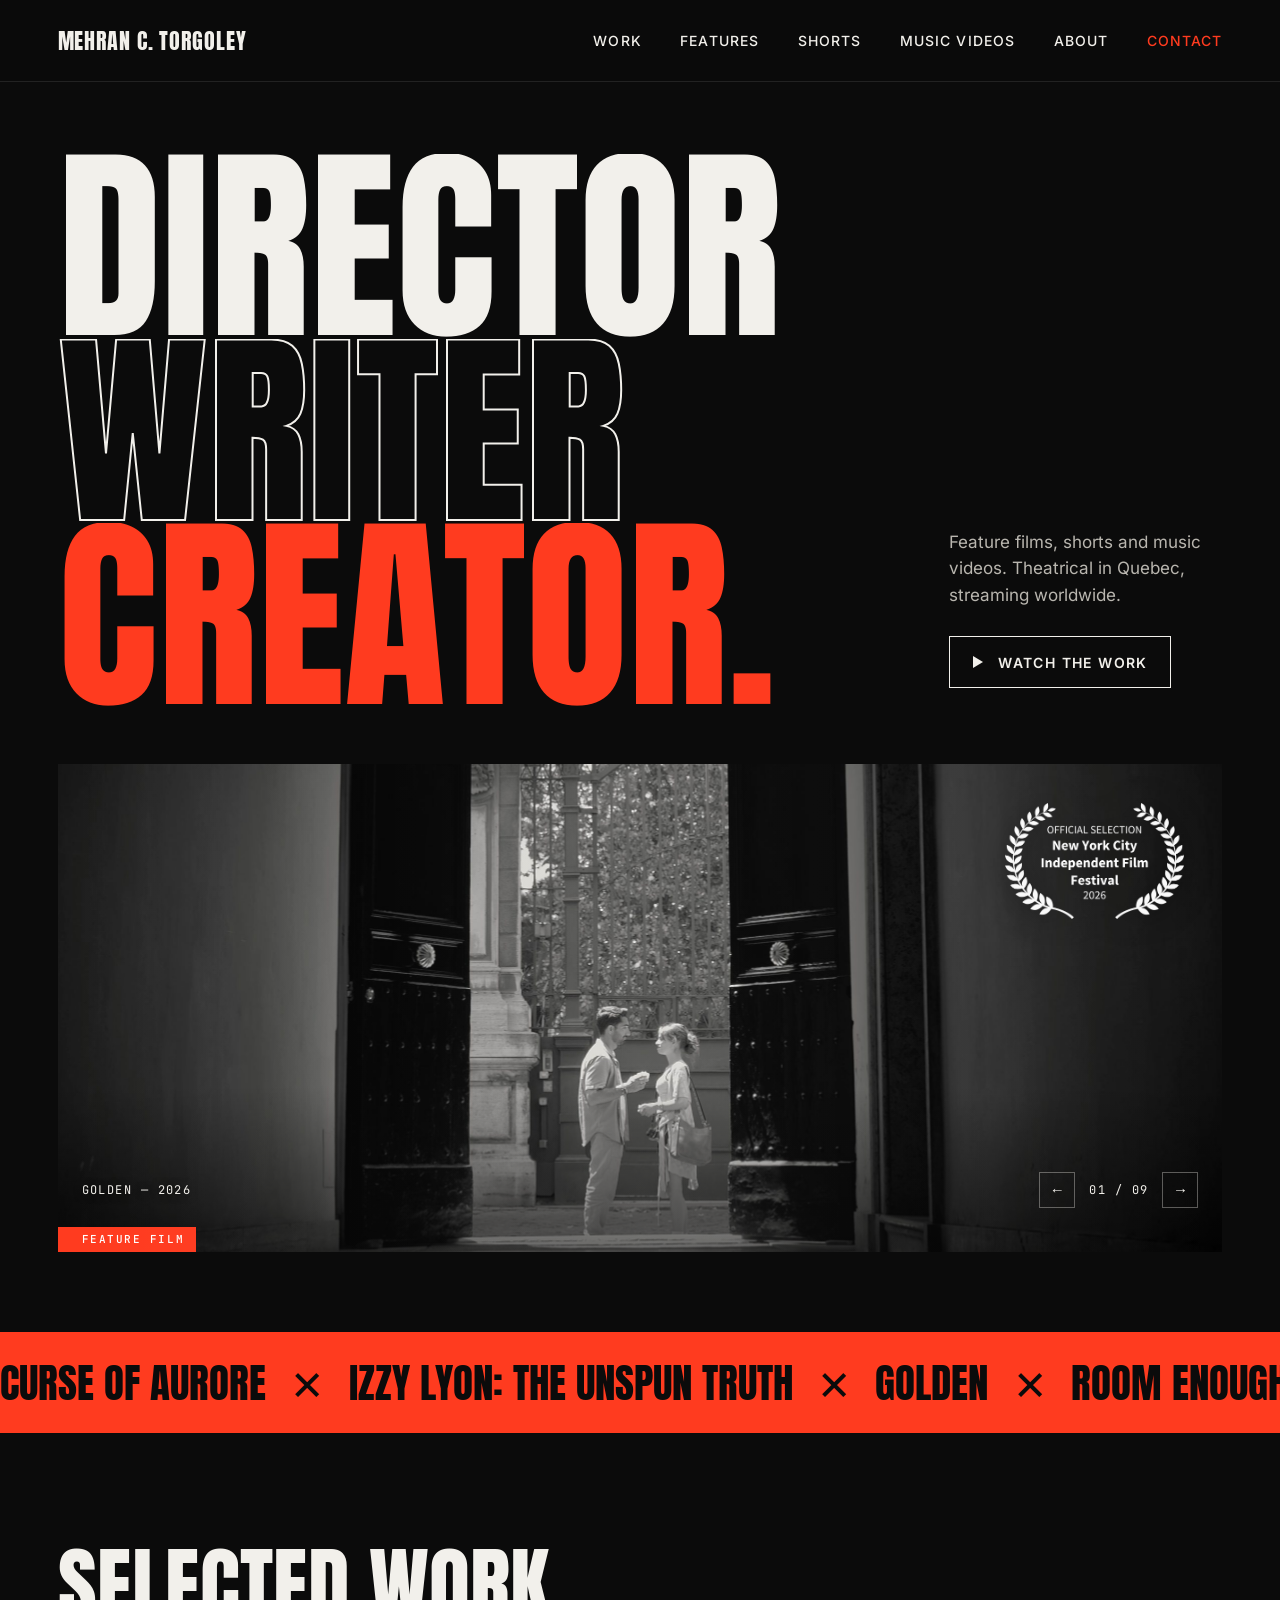
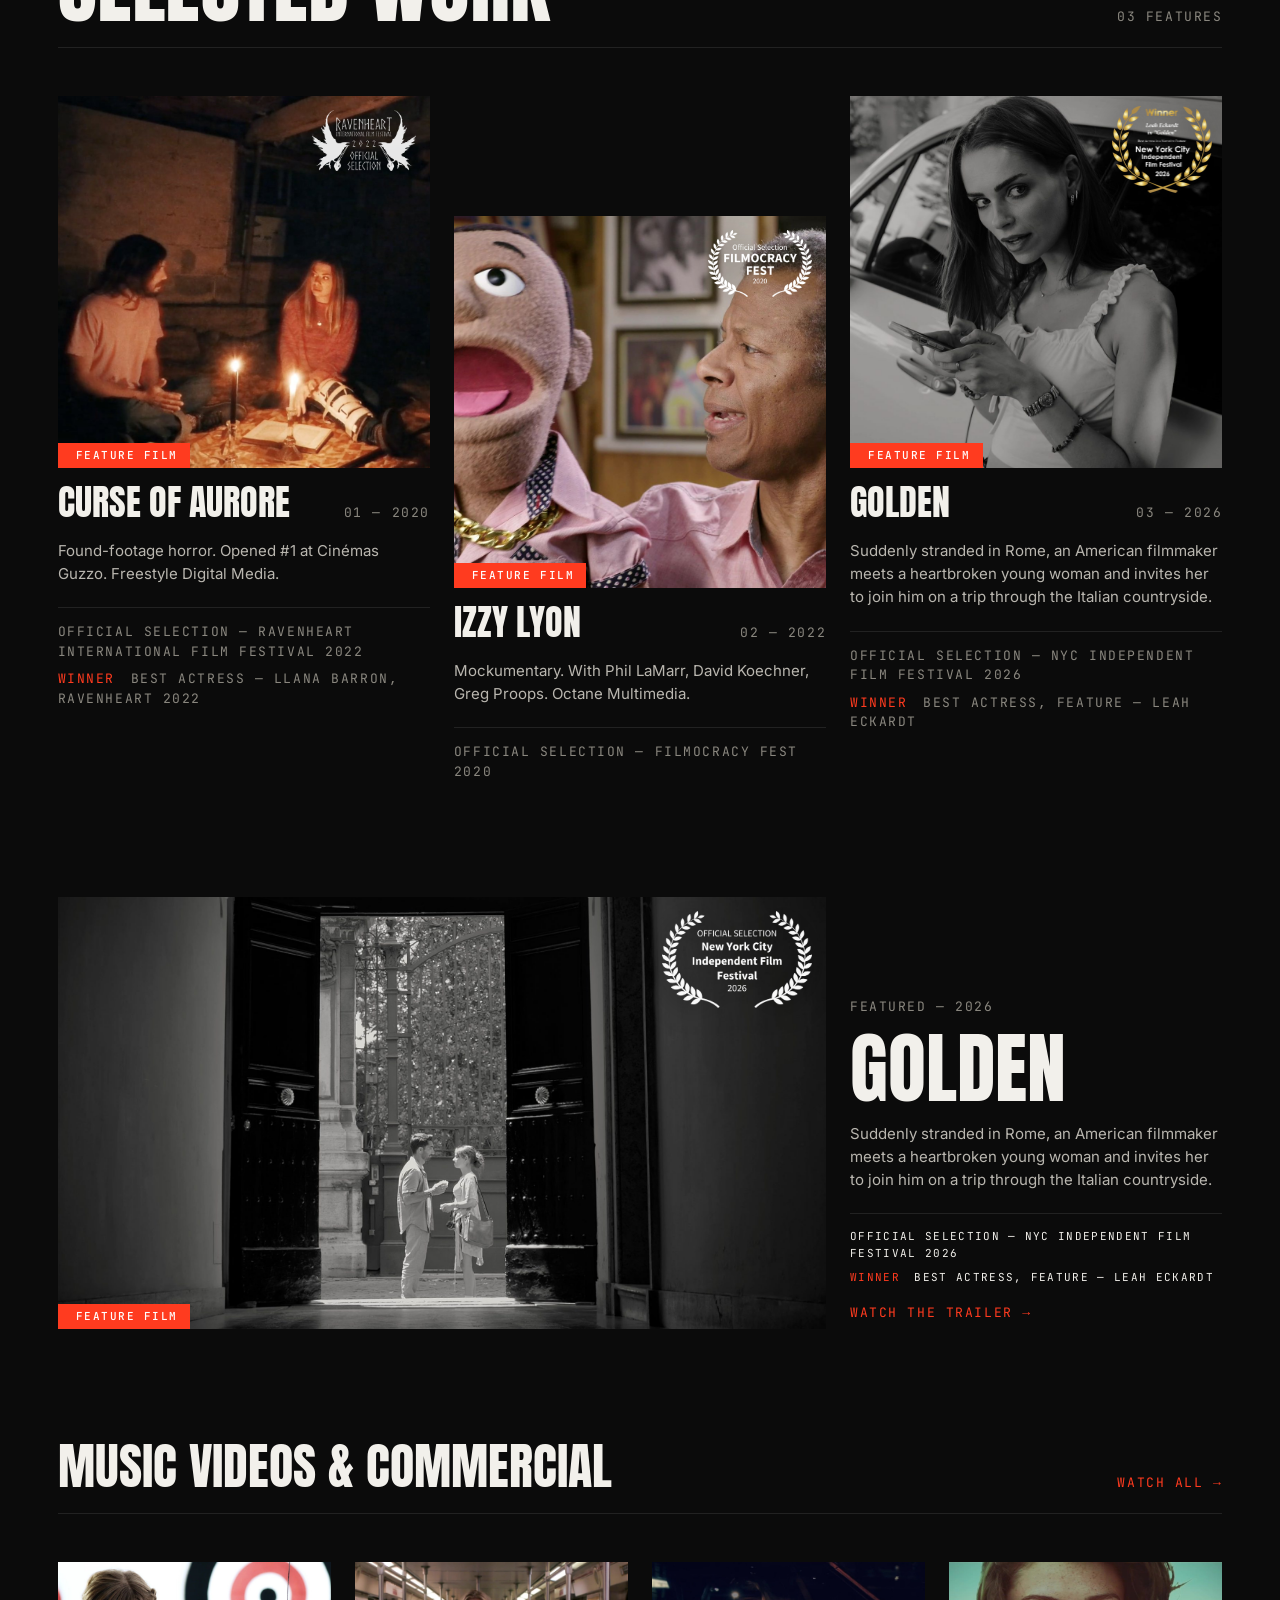
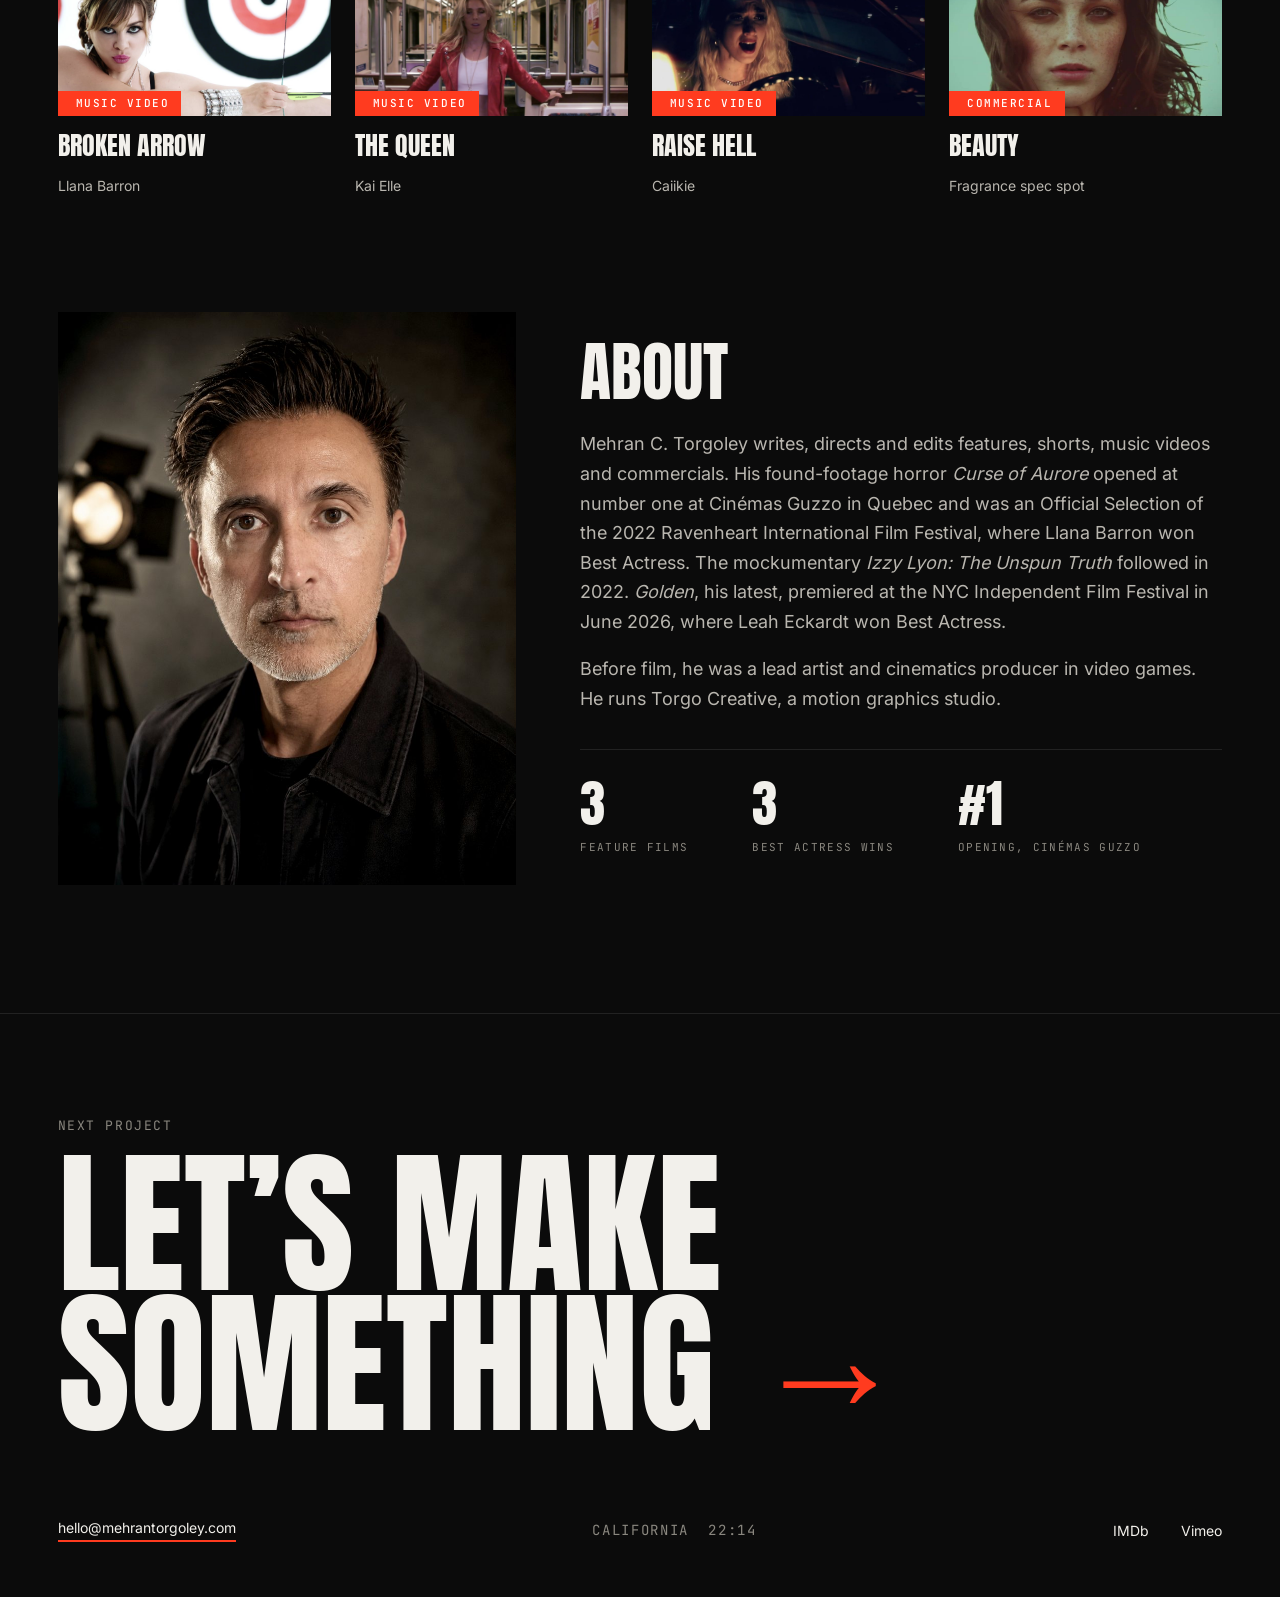
==== commit 90146a6f: "Homepage featured band rotates across features, shorts and music videos Co-Authored-By: Claude Opus " ====
--- a/index.html
+++ b/index.html
@@ -112,7 +112,7 @@
         <span class="mono" style="font-size:13px;color:var(--accent)">Watch the film →</span>
       </div>
     </a>
-    <script type="application/json" id="fs-data">[{"slug": "room-enough", "year": "2010", "title": "Room<br>Enough", "img": "/assets/img/room-enough.jpg", "pos": "30% 50%", "alt": "Room Enough — a bare bulb on a pull chain in a dark room", "laurel": "<img class=\"laurel\" src=\"/assets/img/laurel-litchfield-2010.png\" alt=\"\" width=\"600\" height=\"480\">", "log": "Watching a clone with his exact memories—and none of his baggage—publish his book and live his life better than he ever could, a burnt-out diner worker confronts the quiet sting of becoming obsolete in his own skin.", "honors": ["Official Selection — Litchfield Hills Film Festival 2010"]}, {"slug": "dirty-laundry", "year": "2013", "title": "Dirty<br>Laundry", "img": "/assets/img/dirty-laundry.jpg", "pos": "50% 50%", "alt": "Dirty Laundry — a woman smokes beside a dryer’s round window", "laurel": "", "log": "Beneath the sterile hum of a laundry room, a sharp-dressed woman cleans away evidence of…something, and methodically crosses another name off a hit list.", "honors": []}, {"slug": "committed", "year": "2014", "title": "Committed", "img": "https://i.ytimg.com/vi/dMRJ8rq0O98/hqdefault.jpg", "pos": "50% 50%", "alt": "Committed", "laurel": "<div class=\"lstack\"><img class=\"laurel\" src=\"/assets/img/laurel-boston-2014.png\" alt=\"\" width=\"519\" height=\"290\"><img class=\"laurel\" src=\"/assets/img/laurel-lacfh-2013-merit.png\" alt=\"\" width=\"293\" height=\"158\"><\/div>", "log": "In 1951, a compassionate nurse inside a women's asylum—ruled by archaic treatments and rigid hierarchy—fights to prove a patient doesn't belong there, pitting herself against the ruthless head nurse and skeptical head psychiatrist.", "honors": ["<span>Winner<\/span> Award of Merit — Los Angeles Cinema Festival of Hollywood 2013", "Official Selection — 30th Boston Film Festival 2014", "<span>Winner<\/span> Best Actress in a Short Film — Llana Barron, Boston Film Festival 2014"]}, {"slug": "run", "year": "2013", "title": "Run", "img": "/assets/img/run.jpg", "pos": "60% 50%", "alt": "Run — a sweat-soaked man in a high-tech training room", "laurel": "<img class=\"laurel\" src=\"/assets/img/laurel-hollyshorts-2013.png\" alt=\"\" width=\"801\" height=\"506\">", "log": "A man flees a gunman through an empty train depot.", "honors": ["Official Selection — HollyShorts Film Festival 2013"]}]</script>
+    <script type="application/json" id="fs-data">[{"tag": "Feature Film", "cta": "Watch the trailer", "href": "/work/golden/", "meta": "2026", "title": "Golden", "img": "/assets/img/golden-doorway.jpg", "pos": "50% 80%", "alt": "Golden — a couple talks in sunlight, framed by tall open doors", "laurel": "<img class=\"laurel\" src=\"/assets/img/laurel-nyciff-2026.png\" alt=\"\" width=\"800\" height=\"518\">", "log": "Suddenly stranded in Rome, an American filmmaker meets a heartbroken young woman and invites her to join him on a trip through the Italian countryside.", "honors": ["Official Selection — NYC Independent Film Festival 2026", "<span>Winner<\/span> Best Actress, Feature — Leah Eckardt"]}, {"tag": "Short Film", "cta": "Watch the film", "href": "/shorts/#room-enough", "meta": "2010", "title": "Room<br>Enough", "img": "/assets/img/room-enough.jpg", "pos": "30% 50%", "alt": "Room Enough — a bare bulb on a pull chain in a dark room", "laurel": "<img class=\"laurel\" src=\"/assets/img/laurel-litchfield-2010.png\" alt=\"\" width=\"600\" height=\"480\">", "log": "Watching a clone with his exact memories—and none of his baggage—publish his book and live his life better than he ever could, a burnt-out diner worker confronts the quiet sting of becoming obsolete in his own skin.", "honors": ["Official Selection — Litchfield Hills Film Festival 2010"]}, {"tag": "Music Video", "cta": "Watch the video", "log": "", "honors": [], "href": "/work/broken-arrow/", "meta": "Llana Barron", "title": "Broken<br>Arrow", "img": "/assets/img/broken-arrow.jpg", "pos": "50% 40%", "alt": "Broken Arrow — singer drawing a bow in front of a target", "laurel": ""}, {"tag": "Feature Film", "cta": "Watch the trailer", "href": "/work/curse-of-aurore/", "meta": "2020", "title": "Curse of<br>Aurore", "img": "/assets/img/curse-of-aurore.jpg", "pos": "40% 60%", "alt": "Curse of Aurore — two filmmakers hold a candlelit séance in a stone cellar", "laurel": "<img class=\"laurel\" src=\"/assets/img/laurel-ravenheart-2022.png\" alt=\"\" width=\"600\" height=\"351\">", "log": "A thumb drive from the dark web holds the last footage of three American filmmakers who went to rural Quebec to research a century-old child murder.", "honors": ["Official Selection — Ravenheart International Film Festival 2022", "<span>Winner<\/span> Best Actress — Llana Barron, Ravenheart 2022"]}, {"tag": "Short Film", "cta": "Watch the film", "href": "/shorts/#dirty-laundry", "meta": "2013", "title": "Dirty<br>Laundry", "img": "/assets/img/dirty-laundry.jpg", "pos": "50% 50%", "alt": "Dirty Laundry — a woman smokes beside a dryer’s round window", "laurel": "", "log": "Beneath the sterile hum of a laundry room, a sharp-dressed woman cleans away evidence of…something, and methodically crosses another name off a hit list.", "honors": []}, {"tag": "Music Video", "cta": "Watch the video", "log": "", "honors": [], "href": "/work/the-queen/", "meta": "Kai Elle", "title": "The<br>Queen", "img": "/assets/img/the-queen.jpg", "pos": "50% 50%", "alt": "The Queen — singer in a red jacket in an empty subway car", "laurel": ""}, {"tag": "Feature Film", "cta": "Watch the trailer", "href": "/work/izzy-lyon/", "meta": "2022", "title": "Izzy<br>Lyon", "img": "/assets/img/izzy-lyon.jpg", "pos": "50% 40%", "alt": "Izzy Lyon — Phil LaMarr and his puppet in matching pink shirts", "laurel": "<img class=\"laurel\" src=\"/assets/img/laurel-filmocracy-2020.png\" alt=\"\" width=\"600\" height=\"389\">", "log": "Twenty years after the world’s greatest sign spinner vanished, his most devoted fans band together to restore his legacy.", "honors": ["Official Selection — Filmocracy Fest 2020"]}, {"tag": "Short Film", "cta": "Watch the film", "href": "/shorts/#committed", "meta": "2014", "title": "Committed", "img": "https://i.ytimg.com/vi/dMRJ8rq0O98/hqdefault.jpg", "pos": "50% 50%", "alt": "Committed", "laurel": "<div class=\"lstack\"><img class=\"laurel\" src=\"/assets/img/laurel-boston-2014.png\" alt=\"\" width=\"519\" height=\"290\"><img class=\"laurel\" src=\"/assets/img/laurel-lacfh-2013-merit.png\" alt=\"\" width=\"293\" height=\"158\"><\/div>", "log": "In 1951, a compassionate nurse inside a women's asylum—ruled by archaic treatments and rigid hierarchy—fights to prove a patient doesn't belong there, pitting herself against the ruthless head nurse and skeptical head psychiatrist.", "honors": ["<span>Winner<\/span> Award of Merit — LA Cinema Festival of Hollywood 2013", "Official Selection — 30th Boston Film Festival 2014", "<span>Winner<\/span> Best Actress in a Short Film — Llana Barron, Boston 2014"]}, {"tag": "Music Video", "cta": "Watch the video", "log": "", "honors": [], "href": "/work/raise-hell/", "meta": "Caiikie", "title": "Raise<br>Hell", "img": "/assets/img/raise-hell.jpg", "pos": "50% 50%", "alt": "Raise Hell — singer screaming behind the wheel at night", "laurel": ""}, {"tag": "Short Film", "cta": "Watch the film", "href": "/shorts/#run", "meta": "2013", "title": "Run", "img": "/assets/img/run.jpg", "pos": "60% 50%", "alt": "Run — a sweat-soaked man in a high-tech training room", "laurel": "<img class=\"laurel\" src=\"/assets/img/laurel-hollyshorts-2013.png\" alt=\"\" width=\"801\" height=\"506\">", "log": "A man flees a gunman through an empty train depot.", "honors": ["Official Selection — HollyShorts Film Festival 2013"]}, {"tag": "Music Video", "cta": "Watch the video", "log": "", "honors": ["Official Selection — Litchfield Hills Film Festival 2011"], "href": "/music-videos/", "meta": "Llana Barron", "title": "Haunted<br>Memories", "img": "/assets/img/haunted-memories.jpg", "pos": "50% 40%", "alt": "Haunted Memories — dancers in torn white costumes on a dark stage", "laurel": "<img class=\"laurel\" src=\"/assets/img/laurel-litchfield-2011.png\" alt=\"\" width=\"600\" height=\"480\">"}, {"tag": "Music Video", "cta": "Watch the video", "log": "", "honors": [], "href": "/work/already-gone/", "meta": "MCKNY ft. Bizzy Bone", "title": "Already<br>Gone", "img": "/assets/img/already-gone.jpg", "pos": "50% 50%", "alt": "Already Gone — a woman outside a white building with a blue door", "laurel": ""}]</script>
   </section>
 
   <section class="sec">
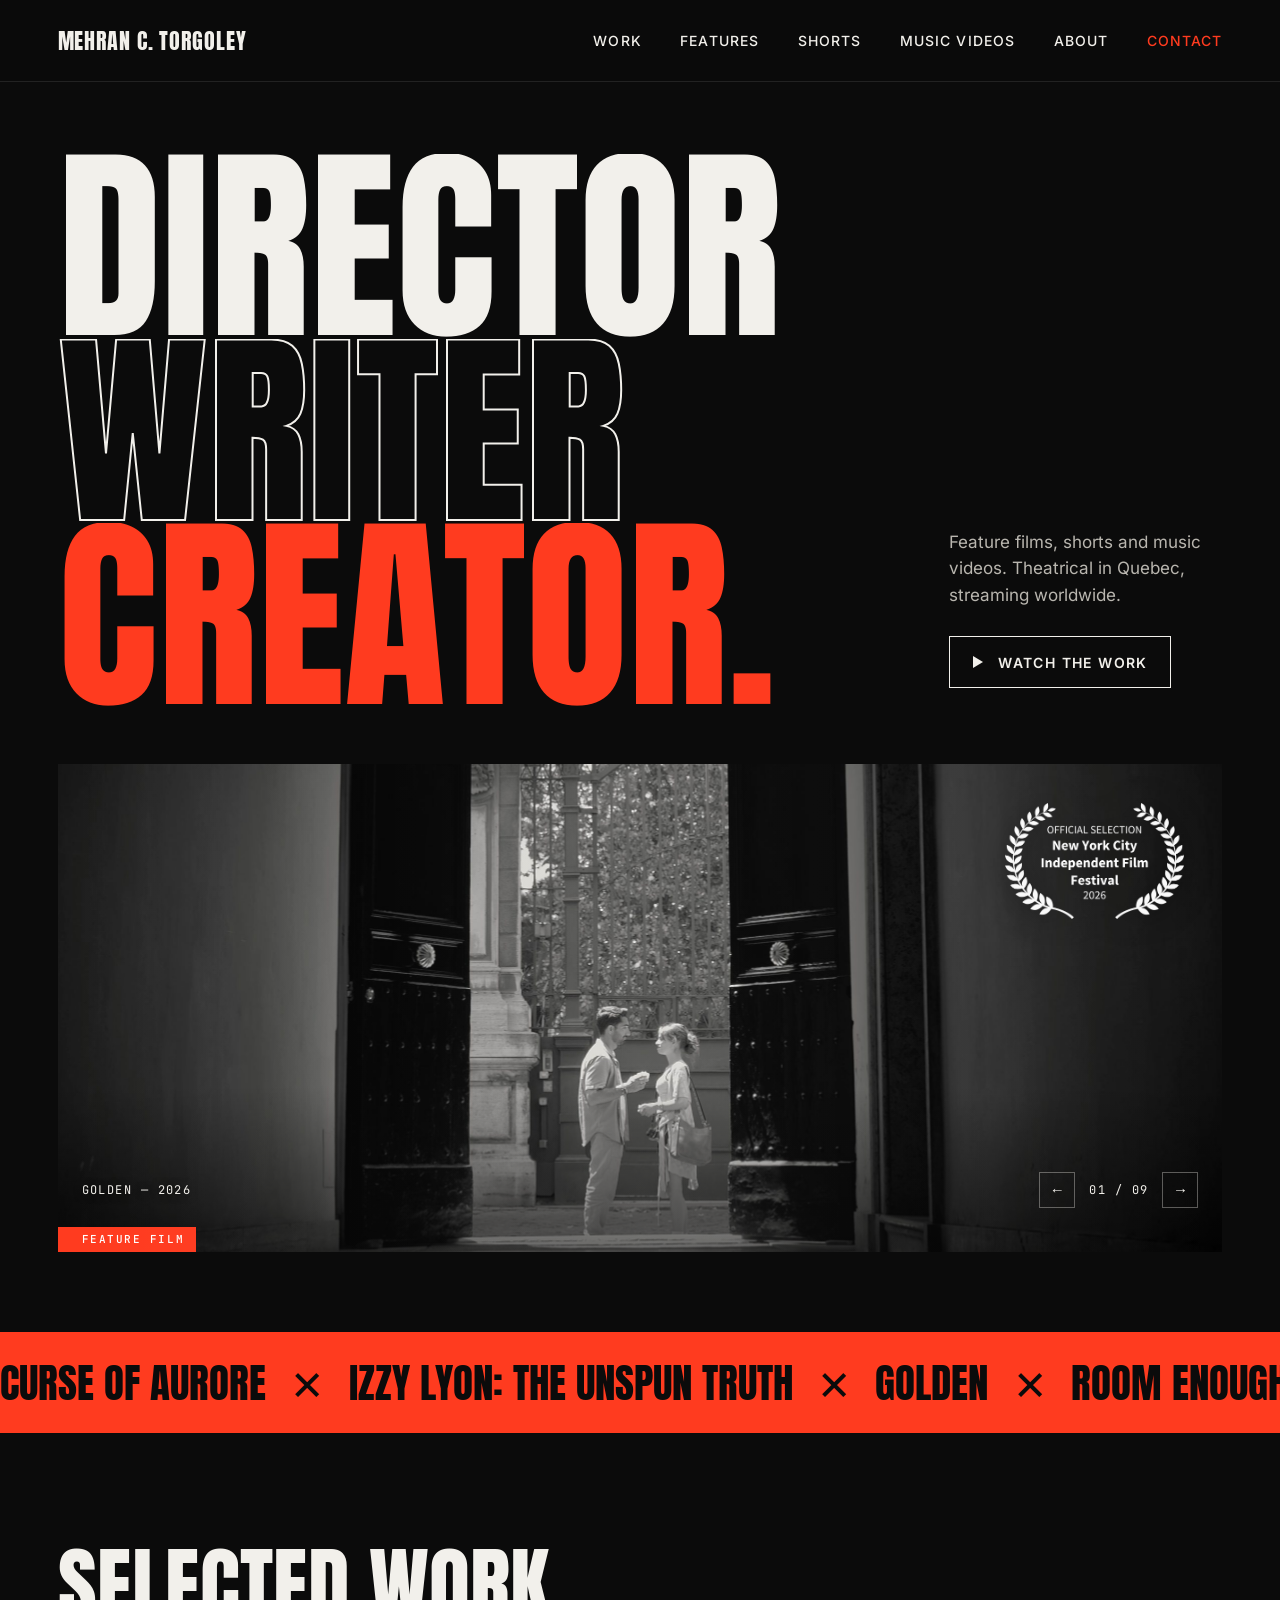
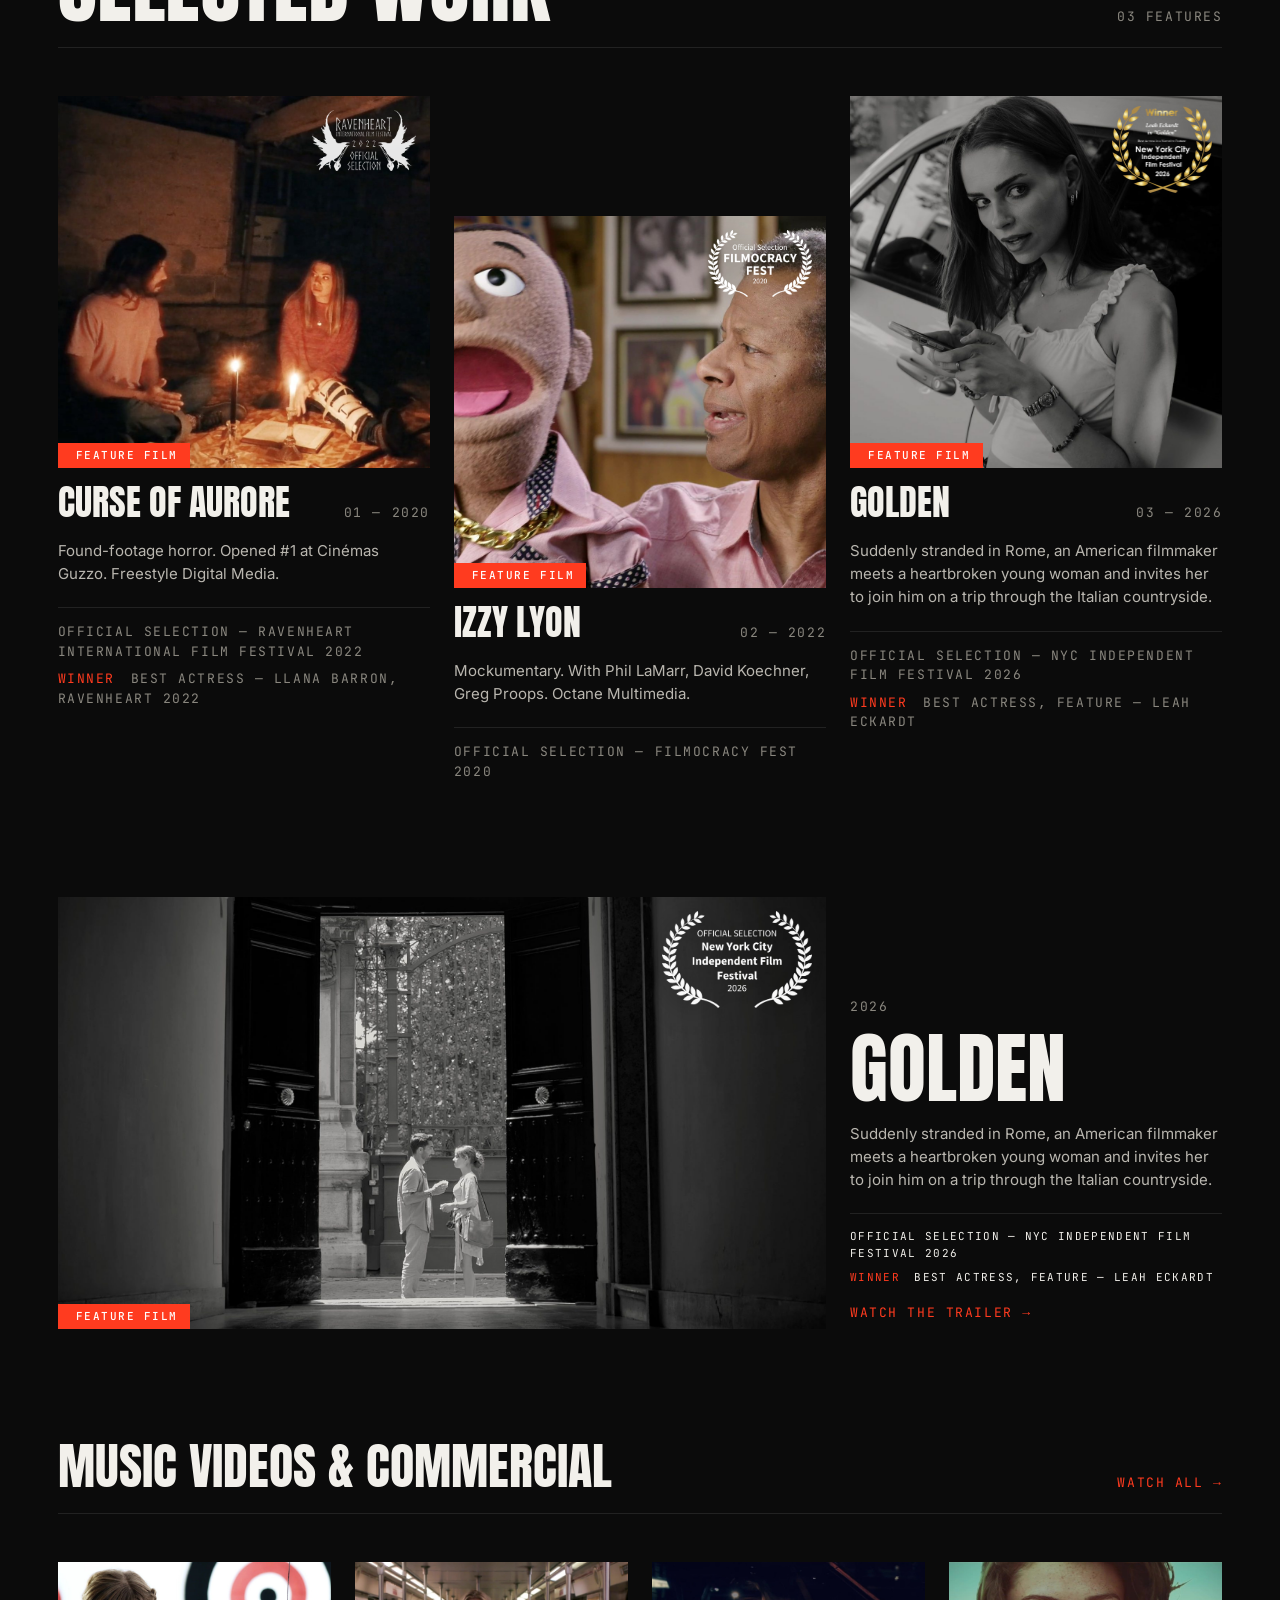
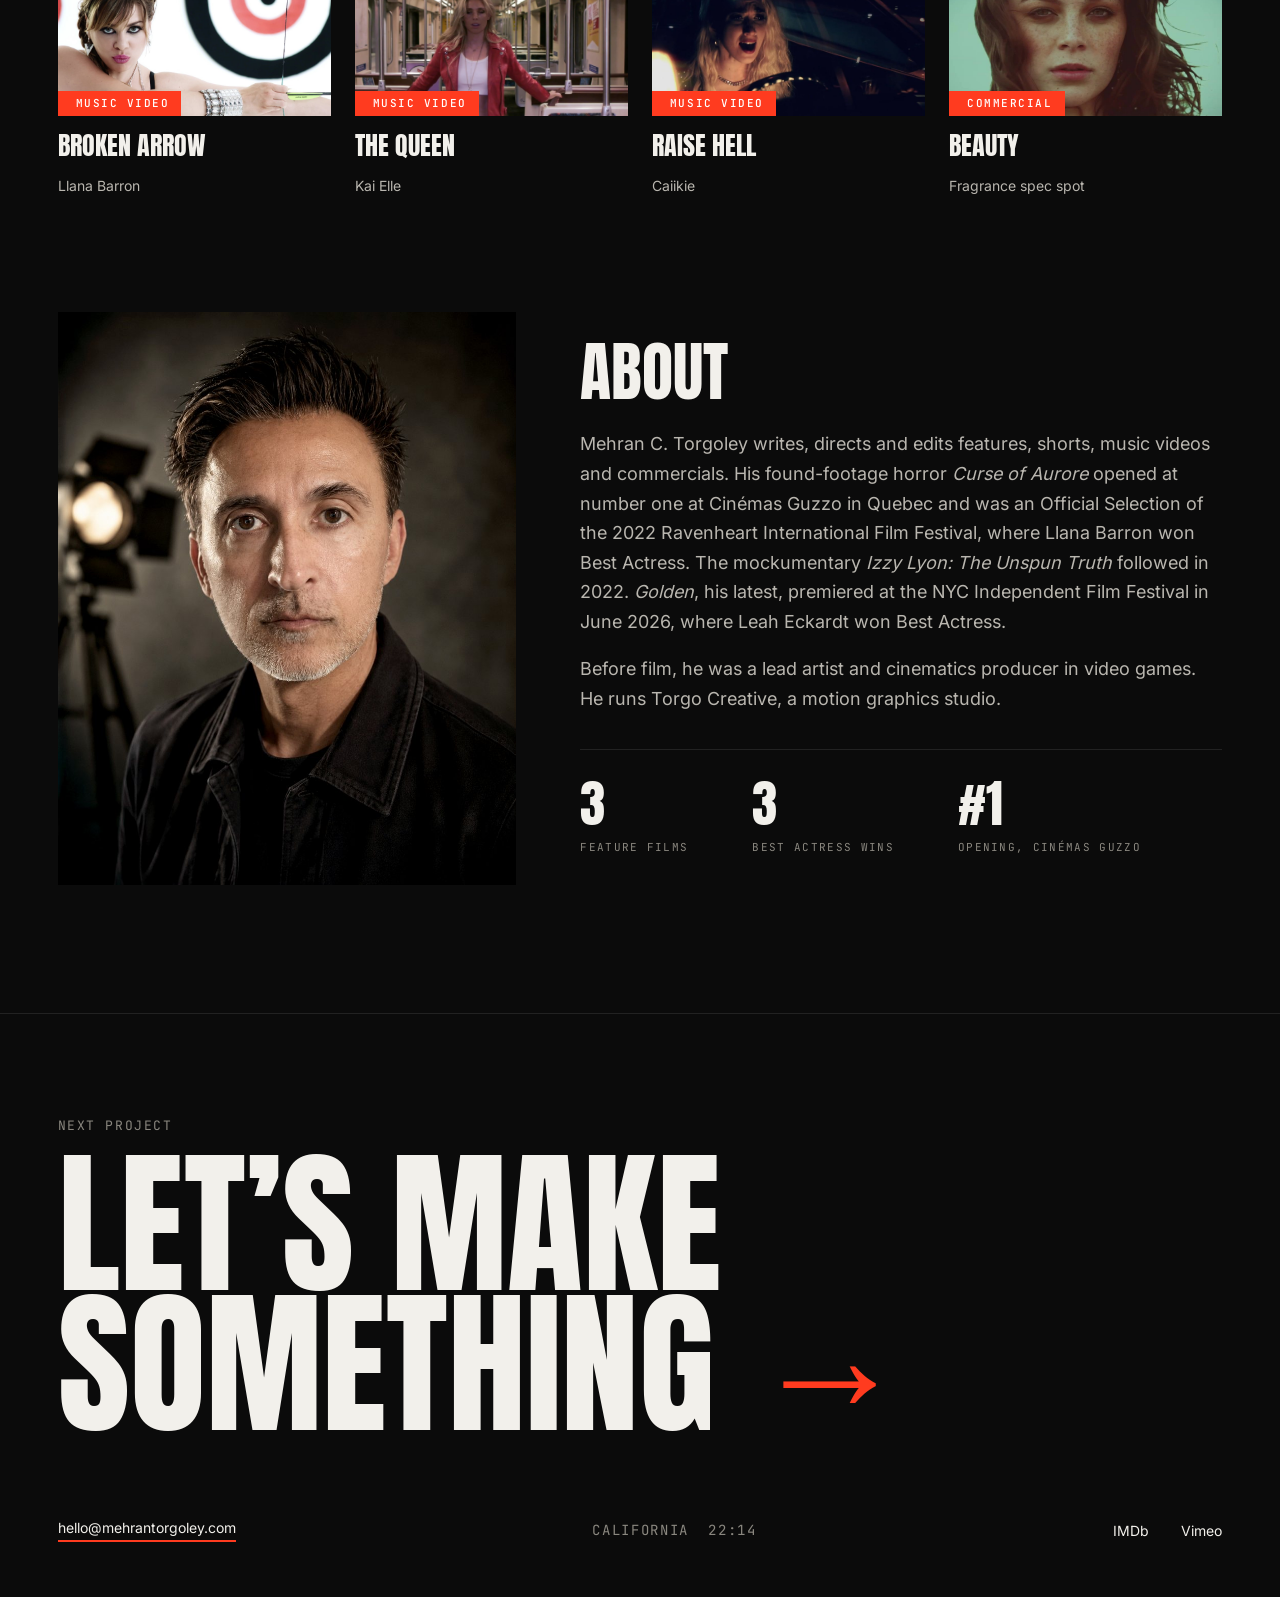
==== commit 3f510c13: "Featured band: drop 'Featured' label (read as 'feature film') Co-Authored-By: Claude Opus 5.5 <norep" ====
--- a/index.html
+++ b/index.html
@@ -105,7 +105,7 @@
     <a class="card featured-short reveal" data-fs href="/shorts/#room-enough">
       <div class="frame"><img src="/assets/img/room-enough.jpg" alt="Room Enough — a bare bulb on a pull chain in a dark room" loading="lazy"><img class="laurel" src="/assets/img/laurel-litchfield-2010.png" alt="" width="600" height="480"><span class="ptag">Short Film</span></div>
       <div class="txt">
-        <span class="mono" style="font-size:13px;color:var(--dim)">Featured short — 2010</span>
+        <span class="mono" style="font-size:13px;color:var(--dim)">2010</span>
         <span class="ttl display">Room<br>Enough</span>
         <p>Watching a clone with his exact memories—and none of his baggage—publish his book and live his life better than he ever could, a burnt-out diner worker confronts the quiet sting of becoming obsolete in his own skin.</p>
         <ul class="laurels mono"><li>Official Selection — Litchfield Hills Film Festival 2010</li></ul>
